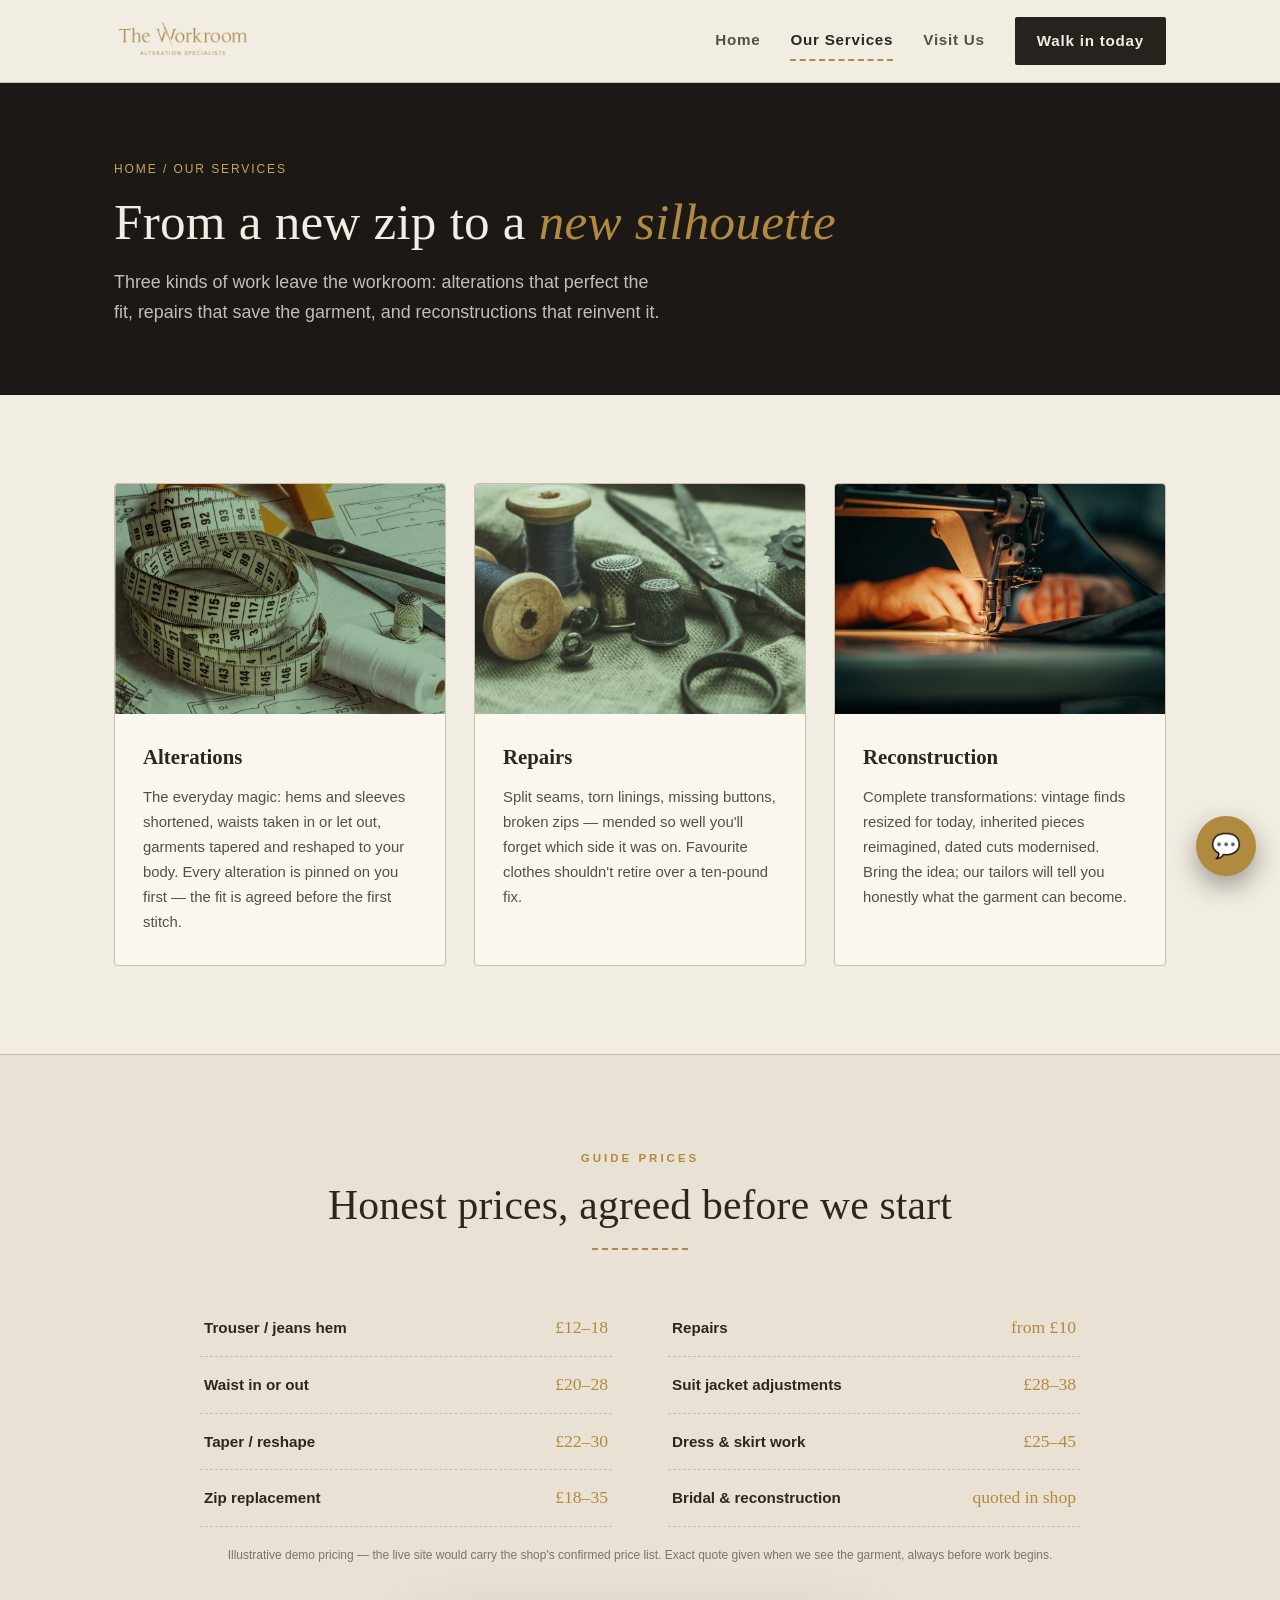
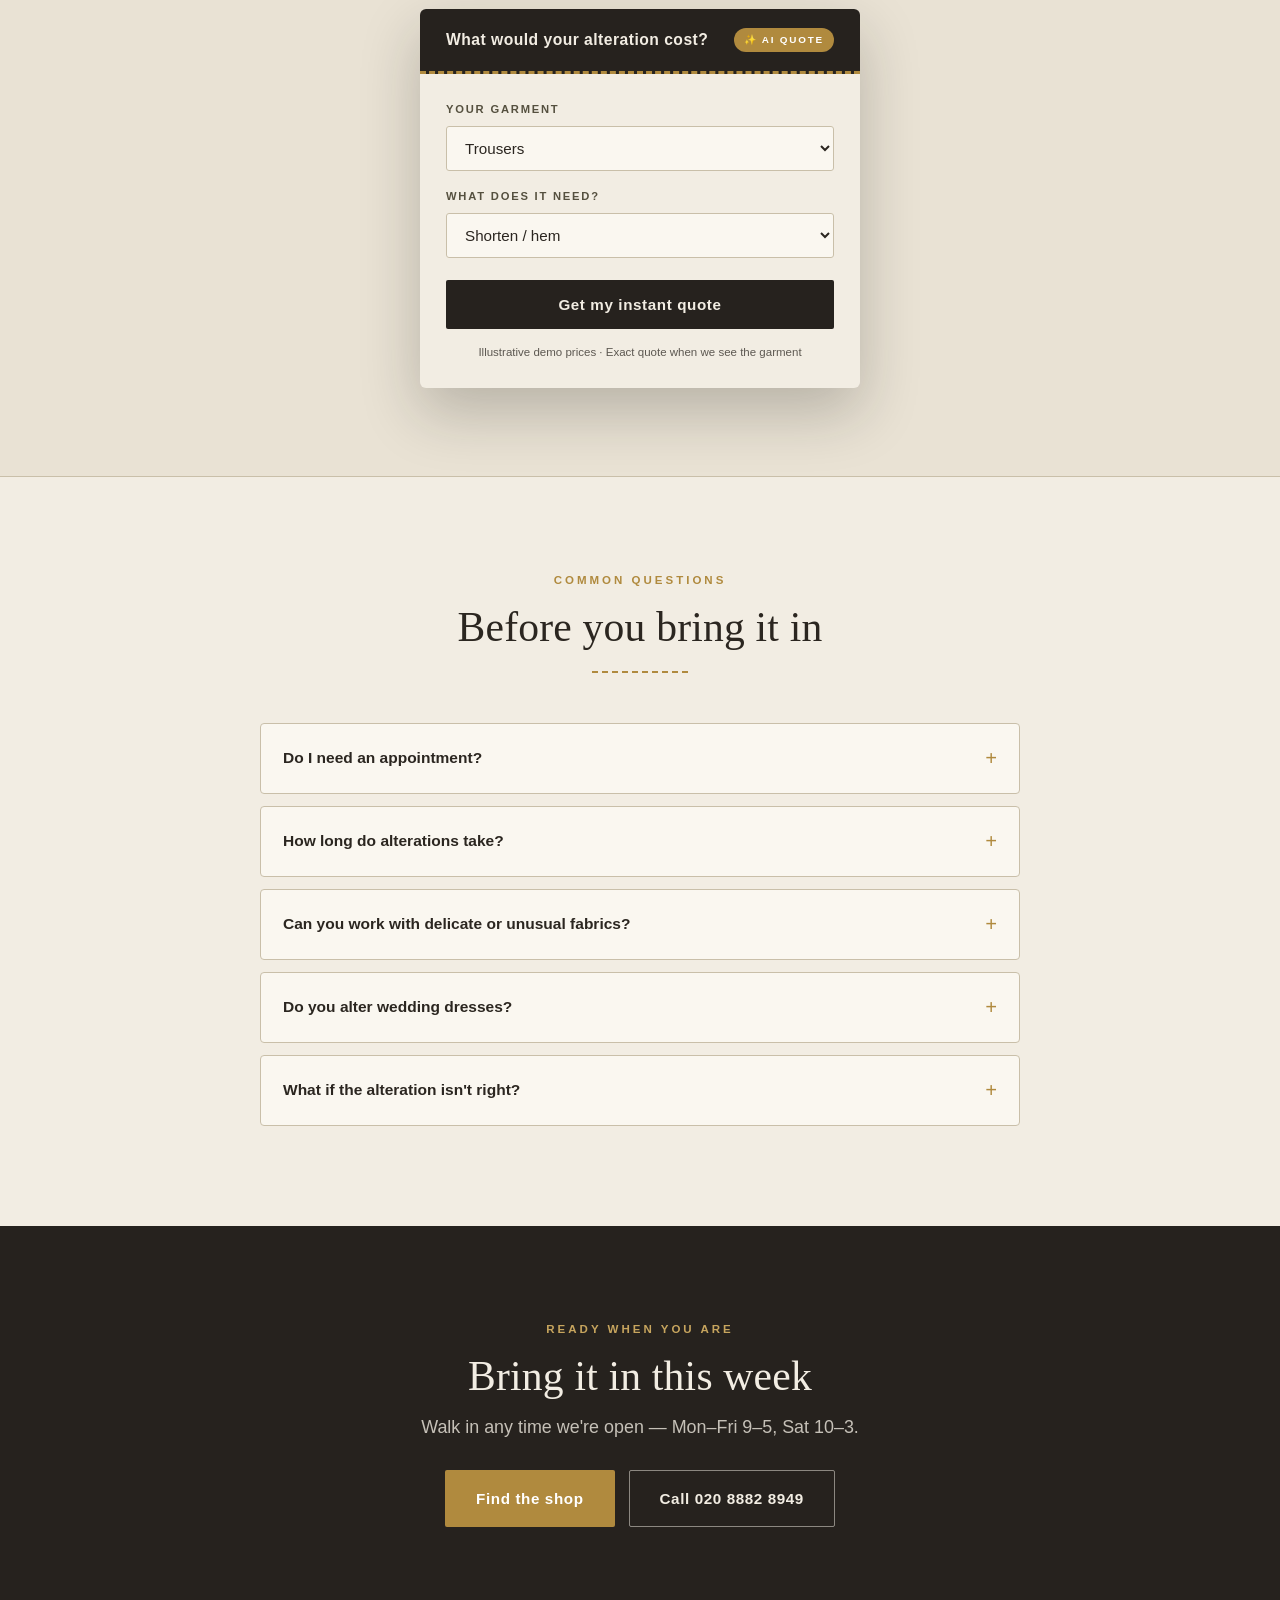
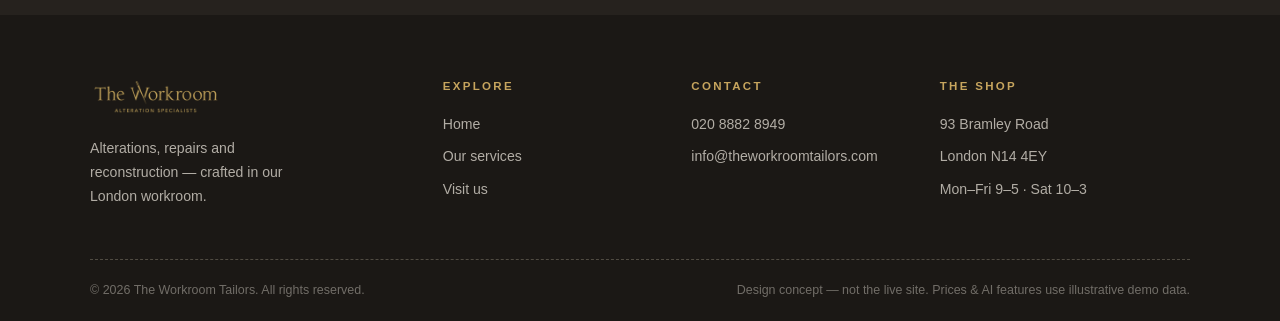
==== our-services.html @ c44c6825 "Workroom Tailors pitch mockup Co-Authored-By: Claude Fable 5 <noreply@anthropic.com> Claude-Session:" ====
<!DOCTYPE html>
<html lang="en-GB">
<head>
<meta charset="UTF-8">
<meta name="viewport" content="width=device-width, initial-scale=1.0">
<title>Our Services — The Workroom Tailors</title>
<meta name="description" content="Alterations, repairs and reconstruction at The Workroom Tailors, London N14 — with illustrative pricing and turnaround times.">
<link rel="icon" href="assets/logo.png">
<link rel="stylesheet" href="css/style.css">
</head>
<body>

<header class="site-header">
  <div class="wrap header-in">
    <a class="brand" href="index.html">
      <img src="assets/logo.png" alt="The Workroom — Alteration Specialists">
    </a>
    <nav class="main-nav" id="nav" aria-label="Main navigation">
      <a href="index.html">Home</a>
      <a href="our-services.html" class="active">Our Services</a>
      <a href="visit-us.html">Visit Us</a>
      <a href="visit-us.html" class="nav-cta">Walk in today</a>
    </nav>
    <button class="nav-toggle" aria-label="Menu" aria-expanded="false">☰</button>
  </div>
</header>

<section class="page-hero on-dark" style="--hero-img: url('assets/counter-scissors.jpg');">
  <div class="wrap">
    <div class="crumb"><a href="index.html">Home</a> / Our Services</div>
    <h1>From a new zip to a <span class="brass-i">new silhouette</span></h1>
    <p class="lede">Three kinds of work leave the workroom: alterations that perfect the fit, repairs that save the garment, and reconstructions that reinvent it.</p>
  </div>
</section>

<section class="section">
  <div class="wrap">
    <div class="grid-3">
      <div class="card photo-card reveal">
        <img src="assets/tools-tape.jpg" alt="Tape measure and tailor's tools on a pattern" loading="lazy">
        <div class="pc-body">
          <h3>Alterations</h3>
          <p>The everyday magic: hems and sleeves shortened, waists taken in or let out, garments tapered and reshaped to your body. Every alteration is pinned on you first — the fit is agreed before the first stitch.</p>
        </div>
      </div>
      <div class="card photo-card reveal">
        <img src="assets/vintage-tools.jpg" alt="Thread, thimbles and tailor's shears" loading="lazy">
        <div class="pc-body">
          <h3>Repairs</h3>
          <p>Split seams, torn linings, missing buttons, broken zips — mended so well you'll forget which side it was on. Favourite clothes shouldn't retire over a ten-pound fix.</p>
        </div>
      </div>
      <div class="card photo-card reveal">
        <img src="assets/sewing-machine.jpg" alt="Tailor at work on an industrial sewing machine" loading="lazy">
        <div class="pc-body">
          <h3>Reconstruction</h3>
          <p>Complete transformations: vintage finds resized for today, inherited pieces reimagined, dated cuts modernised. Bring the idea; our tailors will tell you honestly what the garment can become.</p>
        </div>
      </div>
    </div>
  </div>
</section>

<section class="section deep-linen">
  <div class="wrap">
    <div class="section-head center reveal">
      <span class="eyebrow">Guide prices</span>
      <h2>Honest prices, agreed before we start</h2>
      <div class="stitch-rule"></div>
    </div>
    <div class="price-cols reveal">
      <ul class="price-list">
        <li><b>Trouser / jeans hem</b><span class="p-amount">£12–18</span></li>
        <li><b>Waist in or out</b><span class="p-amount">£20–28</span></li>
        <li><b>Taper / reshape</b><span class="p-amount">£22–30</span></li>
        <li><b>Zip replacement</b><span class="p-amount">£18–35</span></li>
      </ul>
      <ul class="price-list">
        <li><b>Repairs</b><span class="p-amount">from £10</span></li>
        <li><b>Suit jacket adjustments</b><span class="p-amount">£28–38</span></li>
        <li><b>Dress &amp; skirt work</b><span class="p-amount">£25–45</span></li>
        <li><b>Bridal &amp; reconstruction</b><span class="p-amount">quoted in shop</span></li>
      </ul>
    </div>
    <p class="price-note">Illustrative demo pricing — the live site would carry the shop's confirmed price list. Exact quote given when we see the garment, always before work begins.</p>
    <div style="max-width: 440px; margin: 44px auto 0;" class="reveal">
      <div class="est-card" data-estimator>
        <div class="est-top">
          <h3>What would your alteration cost?</h3>
          <span class="est-badge">✨ AI Quote</span>
        </div>
        <div class="est-body"></div>
      </div>
    </div>
  </div>
</section>

<section class="section">
  <div class="wrap">
    <div class="section-head center reveal">
      <span class="eyebrow">Common questions</span>
      <h2>Before you bring it in</h2>
      <div class="stitch-rule"></div>
    </div>
    <div class="faq reveal">
      <details>
        <summary>Do I need an appointment?</summary>
        <div class="faq-a">No — never. Walk in with your garment during opening hours and a tailor will see you. If it's a fitting, wear the garment or bring the shoes you'll wear with it.</div>
      </details>
      <details>
        <summary>How long do alterations take?</summary>
        <div class="faq-a">Most everyday work is ready in 2–4 days, and repairs often sooner. Up against a deadline? Tell us when you drop off — urgent turnarounds are often possible.</div>
      </details>
      <details>
        <summary>Can you work with delicate or unusual fabrics?</summary>
        <div class="faq-a">Silks, beading, leather, knits — the tailors will assess the piece in front of you and tell you honestly what can and can't be done. Nothing is attempted that risks the garment.</div>
      </details>
      <details>
        <summary>Do you alter wedding dresses?</summary>
        <div class="faq-a">Yes — bridal is fitted in our private fitting room and always planned as a consultation first, so the timeline works back safely from your date.</div>
      </details>
      <details>
        <summary>What if the alteration isn't right?</summary>
        <div class="faq-a">You try everything on at collection, in the fitting room, in front of a mirror. If anything needs a tweak, it's adjusted — the job isn't finished until the fit is.</div>
      </details>
    </div>
  </div>
</section>

<section class="section dark on-dark">
  <div class="wrap cta-final reveal">
    <span class="eyebrow">Ready when you are</span>
    <h2>Bring it in this week</h2>
    <p class="lede">Walk in any time we're open — Mon–Fri 9–5, Sat 10–3.</p>
    <div class="cta-buttons">
      <a href="visit-us.html" class="btn btn-brass">Find the shop</a>
      <a href="tel:02088828949" class="btn btn-outline">Call 020 8882 8949</a>
    </div>
  </div>
</section>

<footer class="site-footer">
  <div class="wrap footer-in">
    <div class="footer-brand">
      <img src="assets/logo.png" alt="The Workroom — Alteration Specialists">
      <p>Alterations, repairs and reconstruction — crafted in our London workroom.</p>
    </div>
    <div>
      <h4>Explore</h4>
      <ul>
        <li><a href="index.html">Home</a></li>
        <li><a href="our-services.html">Our services</a></li>
        <li><a href="visit-us.html">Visit us</a></li>
      </ul>
    </div>
    <div>
      <h4>Contact</h4>
      <ul>
        <li><a href="tel:02088828949">020 8882 8949</a></li>
        <li><a href="mailto:info@theworkroomtailors.com">info@theworkroomtailors.com</a></li>
      </ul>
    </div>
    <div>
      <h4>The shop</h4>
      <ul>
        <li>93 Bramley Road</li>
        <li>London N14 4EY</li>
        <li>Mon–Fri 9–5 · Sat 10–3</li>
      </ul>
    </div>
  </div>
  <div class="wrap footer-legal">
    <span>© 2026 The Workroom Tailors. All rights reserved.</span>
    <span>Design concept — not the live site. Prices &amp; AI features use illustrative demo data.</span>
  </div>
</footer>

<script src="js/main.js"></script>
<script src="js/estimator.js"></script>
<script src="js/chat.js"></script>
</body>
</html>
---- css/style.css ----
/* The Workroom Tailors — full-site pitch mockup
   Carries the approved single-page mockup's identity: dark cloth, linen,
   chalk-blue and brass with the stitch motif. No webfonts — demos offline. */

:root {
  --cloth: #26221E;
  --cloth-deep: #1B1815;
  --linen: #F2EDE3;
  --linen-deep: #E9E2D4;
  --chalk: #8FB6D4;
  --brass: #B08A3E;
  --brass-soft: #C7A55E;
  --ink: #2B2620;
  --body-c: #55503F;
  --stitch: #C9BFA9;
  --shadow: 0 12px 32px rgba(27, 24, 21, 0.14);
  --shadow-lg: 0 24px 60px rgba(27, 24, 21, 0.24);
  --serif: Didot, "Bodoni 72", "Playfair Display", Georgia, serif;
  --sans: Optima, Candara, "Gill Sans", "Segoe UI", sans-serif;
}

* { margin: 0; padding: 0; box-sizing: border-box; }

html { scroll-behavior: smooth; }

body {
  font-family: var(--sans);
  color: var(--body-c);
  background: var(--linen);
  line-height: 1.68;
  font-size: 16.5px;
  -webkit-font-smoothing: antialiased;
}

img { max-width: 100%; display: block; }

a { color: inherit; }

:focus-visible { outline: 3px solid var(--chalk); outline-offset: 3px; }

.wrap { max-width: 1100px; margin: 0 auto; padding: 0 24px; }

/* ---------- Typography ---------- */

h1, h2, h3.display {
  font-family: var(--serif);
  font-weight: 500;
  color: var(--ink);
  line-height: 1.12;
  letter-spacing: 0.2px;
}

h1 { font-size: clamp(2.4rem, 5.2vw, 4rem); }
h2 { font-size: clamp(1.8rem, 3.4vw, 2.6rem); }

.eyebrow {
  display: inline-block;
  font-size: 0.72rem;
  font-weight: 600;
  letter-spacing: 0.26em;
  text-transform: uppercase;
  color: var(--brass);
  margin-bottom: 14px;
}

.lede { font-size: 1.12rem; max-width: 56ch; }

.brass-i { font-style: italic; color: var(--brass); }

.on-dark h1, .on-dark h2 { color: var(--linen); }
.on-dark .lede { color: rgba(242, 237, 227, 0.78); }
.on-dark .eyebrow { color: var(--brass-soft); }

/* ---------- Stitch motif ---------- */

.stitch-rule {
  height: 0;
  width: 96px;
  border-top: 2px dashed var(--brass);
  margin: 20px 0 0;
}

.center .stitch-rule { margin-left: auto; margin-right: auto; }

/* ---------- Buttons ---------- */

.btn {
  display: inline-block;
  font-family: var(--sans);
  font-weight: 600;
  font-size: 0.95rem;
  letter-spacing: 0.04em;
  padding: 15px 30px;
  border-radius: 2px;
  border: 1px solid transparent;
  text-decoration: none;
  cursor: pointer;
  transition: transform 0.18s ease, box-shadow 0.18s ease, background 0.18s ease;
}

.btn:hover { transform: translateY(-1px); }

.btn-brass { background: var(--brass); color: #fff; }
.btn-brass:hover { background: #9a7735; box-shadow: 0 8px 22px rgba(176, 138, 62, 0.4); }

.btn-cloth { background: var(--cloth); color: var(--linen); }
.btn-cloth:hover { box-shadow: 0 8px 22px rgba(27, 24, 21, 0.35); }

.btn-outline { background: transparent; color: var(--ink); border-color: var(--ink); }
.btn-outline:hover { background: rgba(43, 38, 32, 0.06); }

.on-dark .btn-outline { color: var(--linen); border-color: rgba(242, 237, 227, 0.5); }
.on-dark .btn-outline:hover { border-color: var(--linen); background: rgba(242, 237, 227, 0.08); }

/* ---------- Header ---------- */

.site-header {
  position: sticky;
  top: 0;
  z-index: 90;
  background: rgba(242, 237, 227, 0.96);
  backdrop-filter: blur(10px);
  border-bottom: 1px solid var(--stitch);
}

.header-in {
  display: flex;
  align-items: center;
  justify-content: space-between;
  gap: 20px;
  height: 82px;
}

.brand { display: flex; align-items: center; text-decoration: none; }

.brand img { height: 46px; width: auto; }

.main-nav { display: flex; align-items: center; gap: 30px; }

.main-nav a {
  text-decoration: none;
  font-size: 0.95rem;
  font-weight: 600;
  letter-spacing: 0.05em;
  color: var(--body-c);
  padding: 6px 0;
  border-bottom: 2px dashed transparent;
  transition: color 0.15s ease, border-color 0.15s ease;
}

.main-nav a:hover { color: var(--ink); }

.main-nav a.active { color: var(--ink); border-bottom-color: var(--brass); }

.main-nav a.nav-cta {
  padding: 11px 22px;
  border-bottom: none;
  border-radius: 2px;
  background: var(--cloth);
  color: var(--linen);
}

.main-nav a.nav-cta:hover { background: var(--cloth-deep); color: #fff; }

.nav-toggle {
  display: none;
  background: none;
  border: 1px solid var(--stitch);
  border-radius: 3px;
  padding: 8px 10px;
  font-size: 1.1rem;
  cursor: pointer;
  color: var(--ink);
}

/* ---------- Hero (dark, photo) ---------- */

.hero {
  position: relative;
  background: var(--cloth-deep);
  color: var(--linen);
  overflow: hidden;
}

.hero::before {
  content: "";
  position: absolute;
  inset: 0;
  background-image: var(--hero-img, none);
  background-size: cover;
  background-position: center;
  opacity: 0.42;
}

.hero::after {
  content: "";
  position: absolute;
  inset: 0;
  background: linear-gradient(100deg, rgba(27, 24, 21, 0.92) 25%, rgba(27, 24, 21, 0.45) 100%);
}

.hero-in {
  position: relative;
  z-index: 2;
  display: grid;
  grid-template-columns: 1.1fr 0.9fr;
  gap: 56px;
  align-items: center;
  padding: 92px 0 100px;
}

.hero-in.hero-solo { grid-template-columns: 1fr; max-width: 720px; }

.hero .lede { margin: 22px 0 30px; }

.hero-points { list-style: none; display: flex; flex-wrap: wrap; gap: 10px 26px; margin-top: 26px; }

.hero-points li {
  font-size: 0.9rem;
  color: rgba(242, 237, 227, 0.8);
  display: flex;
  align-items: center;
  gap: 8px;
}

.hero-points .tick { color: var(--brass-soft); font-weight: 700; }

.hero-rule {
  position: relative;
  z-index: 2;
  height: 0;
  border-top: 3px dashed var(--brass);
  opacity: 0.9;
}

/* ---------- Page hero (inner) ---------- */

.page-hero {
  position: relative;
  background: var(--cloth-deep);
  color: var(--linen);
  padding: 76px 0 68px;
  overflow: hidden;
}

.page-hero::before {
  content: "";
  position: absolute;
  inset: 0;
  background-image: var(--hero-img, none);
  background-size: cover;
  background-position: center 60%;
  opacity: 0.34;
}

.page-hero::after {
  content: "";
  position: absolute;
  inset: 0;
  background: linear-gradient(100deg, rgba(27, 24, 21, 0.93) 30%, rgba(27, 24, 21, 0.5) 100%);
}

.page-hero .wrap { position: relative; z-index: 2; }

.page-hero h1 { font-size: clamp(2.1rem, 4.2vw, 3.2rem); }
.page-hero .lede { margin-top: 16px; }

.page-hero .crumb {
  font-size: 0.75rem;
  letter-spacing: 0.16em;
  text-transform: uppercase;
  color: var(--brass-soft);
  margin-bottom: 14px;
}
.page-hero .crumb a { color: var(--brass-soft); text-decoration: none; }
.page-hero .crumb a:hover { text-decoration: underline; }

/* ---------- Estimator card (signature) ---------- */

.est-card {
  background: var(--linen);
  color: var(--ink);
  border-radius: 6px;
  box-shadow: var(--shadow-lg);
  overflow: hidden;
}

.est-top {
  background: var(--cloth);
  color: var(--linen);
  padding: 18px 26px;
  display: flex;
  align-items: center;
  justify-content: space-between;
  gap: 12px;
  border-bottom: 3px dashed var(--brass);
}

.est-top h3 { font-family: var(--sans); font-size: 0.98rem; font-weight: 600; letter-spacing: 0.03em; }

.est-badge {
  font-size: 0.62rem;
  font-weight: 700;
  letter-spacing: 0.18em;
  text-transform: uppercase;
  background: var(--brass);
  color: #fff;
  padding: 4px 10px;
  border-radius: 999px;
  white-space: nowrap;
}

.est-body { padding: 26px; }

.est-field { margin-bottom: 16px; }

.est-field label,
.form-field label {
  display: block;
  font-size: 0.7rem;
  font-weight: 700;
  letter-spacing: 0.16em;
  text-transform: uppercase;
  color: var(--body-c);
  margin-bottom: 7px;
}

.est-field select,
.form-field input,
.form-field select,
.form-field textarea {
  width: 100%;
  padding: 12px 14px;
  font-family: var(--sans);
  font-size: 0.95rem;
  color: var(--ink);
  background: #faf7f0;
  border: 1px solid var(--stitch);
  border-radius: 3px;
}

.est-field select:focus,
.form-field input:focus,
.form-field select:focus,
.form-field textarea:focus {
  border-color: var(--brass);
  outline: none;
  box-shadow: 0 0 0 3px rgba(176, 138, 62, 0.18);
}

.est-submit { width: 100%; margin-top: 6px; }

.est-note { margin-top: 14px; font-size: 0.72rem; text-align: center; opacity: 0.75; }

.est-loading { text-align: center; padding: 34px 10px; }

.est-loading .scan {
  width: 54px; height: 54px;
  margin: 0 auto 18px;
  border-radius: 50%;
  border: 3px dashed var(--brass);
  animation: spin 1.4s linear infinite;
}

@keyframes spin { to { transform: rotate(360deg); } }

.est-loading p { font-size: 0.9rem; }

.est-result { text-align: center; }

.est-result .r-label {
  font-size: 0.7rem; font-weight: 700;
  letter-spacing: 0.18em; text-transform: uppercase;
  color: var(--body-c);
}

.est-figure {
  font-family: var(--serif);
  font-weight: 600;
  font-size: 2.3rem;
  color: var(--ink);
  margin: 8px 0 2px;
  font-variant-numeric: tabular-nums;
}

.est-turn { font-size: 0.9rem; color: var(--brass); font-weight: 600; }

.est-meta {
  display: flex;
  justify-content: center;
  gap: 22px;
  margin: 18px 0;
  padding: 14px 0;
  border-top: 1px dashed var(--stitch);
  border-bottom: 1px dashed var(--stitch);
}

.est-meta div { font-size: 0.72rem; letter-spacing: 0.03em; }

.est-meta b { display: block; font-size: 0.95rem; color: var(--ink); }

.est-actions { display: flex; flex-direction: column; gap: 10px; }

.est-back {
  background: none; border: none;
  font-family: var(--sans);
  font-size: 0.82rem;
  color: var(--body-c);
  cursor: pointer;
  text-decoration: underline;
}

/* ---------- Sections ---------- */

.section { padding: 88px 0; }

.section.deep-linen { background: var(--linen-deep); border-top: 1px solid var(--stitch); border-bottom: 1px solid var(--stitch); }

.section.dark { background: var(--cloth); color: rgba(242, 237, 227, 0.8); }
.section.dark h2, .section.dark h3 { color: var(--linen); }

.section-head { max-width: 640px; margin-bottom: 50px; }

.section-head.center { margin-left: auto; margin-right: auto; text-align: center; }

.section-head h2 { margin-bottom: 12px; }

/* ---------- Cards / grids ---------- */

.grid-2 { display: grid; grid-template-columns: 1fr 1fr; gap: 28px; }
.grid-3 { display: grid; grid-template-columns: repeat(3, 1fr); gap: 28px; }

.card {
  background: #faf7f0;
  border: 1px solid var(--stitch);
  border-radius: 4px;
  padding: 34px 30px;
  transition: transform 0.2s ease, box-shadow 0.2s ease;
}

.card:hover { transform: translateY(-4px); box-shadow: var(--shadow); }

.card h3 { font-family: var(--serif); font-size: 1.3rem; color: var(--ink); margin-bottom: 10px; }

.card p { font-size: 0.93rem; }

.card .num {
  font-family: var(--serif);
  font-style: italic;
  font-size: 1.9rem;
  color: var(--brass);
  line-height: 1;
  margin-bottom: 14px;
}

/* photo cards */
.photo-card { padding: 0; overflow: hidden; background: #faf7f0; }
.photo-card img { height: 230px; width: 100%; object-fit: cover; }
.photo-card .pc-body { padding: 26px 28px 30px; }

/* ---------- Band (image + text) ---------- */

.band-in {
  display: grid;
  grid-template-columns: 1.05fr 0.95fr;
  gap: 56px;
  align-items: center;
}

.band-in img { border-radius: 4px; box-shadow: var(--shadow-lg); }

/* ---------- Price list ---------- */

.price-cols { display: grid; grid-template-columns: 1fr 1fr; gap: 0 56px; max-width: 880px; margin: 0 auto; }

.price-list { list-style: none; }

.price-list li {
  display: flex;
  justify-content: space-between;
  align-items: baseline;
  gap: 14px;
  padding: 13px 4px;
  border-bottom: 1px dashed var(--stitch);
  font-size: 0.95rem;
}

.price-list li b { color: var(--ink); font-weight: 600; }

.price-list .p-amount { font-family: var(--serif); font-size: 1.1rem; color: var(--brass); white-space: nowrap; }

.price-note { font-size: 0.75rem; text-align: center; margin-top: 18px; opacity: 0.75; }

/* ---------- Steps ---------- */

.steps { display: grid; grid-template-columns: repeat(3, 1fr); gap: 28px; }

.step {
  background: #faf7f0;
  border: 1px solid var(--stitch);
  border-top: 3px dashed var(--brass);
  border-radius: 4px;
  padding: 34px 30px;
}

.step h3 { font-family: var(--serif); font-size: 1.2rem; color: var(--ink); margin-bottom: 8px; }
.step p { font-size: 0.92rem; }

/* ---------- FAQ ---------- */

.faq { max-width: 760px; margin: 0 auto; }

.faq details {
  background: #faf7f0;
  border: 1px solid var(--stitch);
  border-radius: 4px;
  margin-bottom: 12px;
  overflow: hidden;
}

.faq summary {
  padding: 17px 22px;
  font-weight: 600;
  font-size: 0.97rem;
  color: var(--ink);
  cursor: pointer;
  list-style: none;
  display: flex;
  justify-content: space-between;
  align-items: center;
  gap: 14px;
}

.faq summary::-webkit-details-marker { display: none; }

.faq summary::after { content: "+"; font-family: var(--serif); font-size: 1.3rem; color: var(--brass); flex-shrink: 0; }

.faq details[open] summary::after { content: "–"; }

.faq details[open] summary { border-bottom: 1px dashed var(--stitch); }

.faq .faq-a { padding: 15px 22px 19px; font-size: 0.92rem; }

/* ---------- Forms ---------- */

.form-card {
  background: #faf7f0;
  border: 1px solid var(--stitch);
  border-radius: 6px;
  padding: 36px;
  box-shadow: var(--shadow);
}

.form-field { margin-bottom: 18px; }

.form-row { display: grid; grid-template-columns: 1fr 1fr; gap: 16px; }

.form-field textarea { min-height: 110px; resize: vertical; }

.form-success {
  display: none;
  background: var(--linen-deep);
  border: 1px dashed var(--brass);
  border-radius: 4px;
  padding: 16px 20px;
  font-size: 0.92rem;
  color: var(--ink);
  margin-top: 16px;
}

/* ---------- Info / visit ---------- */

.info-list { list-style: none; }

.info-list li { display: flex; gap: 16px; margin-bottom: 22px; align-items: flex-start; }

.info-list .icon {
  width: 44px; height: 44px; flex-shrink: 0;
  border-radius: 3px;
  background: var(--cloth);
  color: var(--brass-soft);
  display: flex; align-items: center; justify-content: center;
  font-size: 1.1rem;
}

.info-list b { display: block; font-size: 0.95rem; color: var(--ink); }

.info-list span, .info-list a { font-size: 0.9rem; }

.hours-table { list-style: none; max-width: 380px; }

.hours-table li {
  display: flex;
  justify-content: space-between;
  padding: 10px 4px;
  border-bottom: 1px dashed var(--stitch);
  font-size: 0.95rem;
}

.hours-table b { color: var(--ink); }

.map-ph {
  height: 300px;
  border-radius: 4px;
  background:
    linear-gradient(rgba(233, 226, 212, 0.88), rgba(233, 226, 212, 0.88)),
    repeating-linear-gradient(0deg, transparent, transparent 26px, rgba(176, 138, 62, 0.3) 27px),
    repeating-linear-gradient(90deg, transparent, transparent 26px, rgba(176, 138, 62, 0.3) 27px);
  border: 1px solid var(--stitch);
  display: flex;
  align-items: center;
  justify-content: center;
  flex-direction: column;
  gap: 6px;
  font-size: 0.88rem;
}

.map-ph .pin { font-size: 1.7rem; }

/* ---------- CTA ---------- */

.cta-final { text-align: center; }
.cta-final h2 { margin-bottom: 12px; }
.cta-final .lede { margin: 0 auto 28px; }
.cta-buttons { display: flex; gap: 14px; justify-content: center; flex-wrap: wrap; }

/* ---------- Footer ---------- */

.site-footer { background: var(--cloth-deep); color: rgba(242, 237, 227, 0.7); }

.footer-in {
  display: grid;
  grid-template-columns: 1.5fr 1fr 1fr 1.2fr;
  gap: 40px;
  padding: 62px 0 48px;
}

.footer-in h4 {
  font-size: 0.72rem;
  font-weight: 700;
  letter-spacing: 0.2em;
  text-transform: uppercase;
  color: var(--brass-soft);
  margin-bottom: 16px;
}

.footer-in ul { list-style: none; }

.footer-in li { margin-bottom: 9px; font-size: 0.88rem; }

.footer-in a { color: rgba(242, 237, 227, 0.7); text-decoration: none; }
.footer-in a:hover { color: var(--linen); }

.footer-brand img { height: 44px; width: auto; margin-bottom: 16px; filter: brightness(1.15); }

.footer-brand p { font-size: 0.88rem; max-width: 30ch; }

.footer-legal {
  border-top: 1px dashed rgba(201, 191, 169, 0.3);
  padding: 20px 0;
  display: flex;
  justify-content: space-between;
  gap: 16px;
  flex-wrap: wrap;
  font-size: 0.78rem;
  color: rgba(242, 237, 227, 0.4);
}

/* ---------- Chat widget ---------- */

.chat-fab {
  position: fixed;
  right: 24px;
  bottom: 24px;
  z-index: 200;
  width: 60px;
  height: 60px;
  border-radius: 50%;
  border: none;
  background: var(--brass);
  color: #fff;
  font-size: 1.5rem;
  cursor: pointer;
  box-shadow: 0 10px 26px rgba(27, 24, 21, 0.4);
  transition: transform 0.18s ease, background 0.18s ease;
  display: flex; align-items: center; justify-content: center;
}

.chat-fab:hover { transform: scale(1.07); background: #9a7735; }

.chat-panel {
  position: fixed;
  right: 24px;
  bottom: 96px;
  z-index: 200;
  width: min(370px, calc(100vw - 32px));
  height: 500px;
  max-height: calc(100vh - 130px);
  background: var(--linen);
  border-radius: 8px;
  box-shadow: var(--shadow-lg);
  display: flex;
  flex-direction: column;
  overflow: hidden;
  opacity: 0;
  transform: translateY(14px) scale(0.98);
  pointer-events: none;
  transition: opacity 0.2s ease, transform 0.2s ease;
}

.chat-panel.open { opacity: 1; transform: none; pointer-events: auto; }

.chat-head {
  background: var(--cloth);
  color: var(--linen);
  padding: 16px 18px;
  display: flex;
  align-items: center;
  gap: 12px;
  border-bottom: 3px dashed var(--brass);
}

.chat-head .avatar {
  width: 38px; height: 38px;
  border-radius: 50%;
  background: var(--brass);
  color: #fff;
  font-family: var(--serif);
  font-weight: 600;
  display: flex; align-items: center; justify-content: center;
}

.chat-head b { font-size: 0.95rem; display: block; line-height: 1.2; }

.chat-head span { font-size: 0.72rem; color: var(--brass-soft); }

.chat-head .chat-close {
  margin-left: auto;
  background: none; border: none;
  color: rgba(242, 237, 227, 0.75);
  font-size: 1.2rem;
  cursor: pointer;
}

.chat-body { flex: 1; overflow-y: auto; padding: 18px 16px; background: #faf7f0; }

.msg { max-width: 84%; margin-bottom: 12px; padding: 11px 14px; border-radius: 10px; font-size: 0.88rem; line-height: 1.5; }

.msg.bot { background: #fff; border: 1px solid var(--stitch); border-bottom-left-radius: 3px; }

.msg.user { background: var(--cloth); color: var(--linen); margin-left: auto; border-bottom-right-radius: 3px; }

.msg.typing span {
  display: inline-block; width: 7px; height: 7px; border-radius: 50%;
  background: var(--brass); margin-right: 3px;
  animation: blink 1.2s infinite;
}
.msg.typing span:nth-child(2) { animation-delay: 0.2s; }
.msg.typing span:nth-child(3) { animation-delay: 0.4s; }

@keyframes blink { 0%, 80%, 100% { opacity: 0.25; } 40% { opacity: 1; } }

.chat-chips { padding: 0 16px 10px; display: flex; flex-wrap: wrap; gap: 8px; background: #faf7f0; }

.chip {
  background: #fff;
  border: 1px solid var(--brass);
  color: var(--brass);
  font-size: 0.76rem;
  font-weight: 600;
  padding: 7px 12px;
  border-radius: 999px;
  cursor: pointer;
  font-family: var(--sans);
  transition: background 0.15s ease;
}

.chip:hover { background: var(--linen-deep); }

.chat-input { display: flex; gap: 8px; padding: 12px 14px; border-top: 1px solid var(--stitch); background: #fff; }

.chat-input input {
  flex: 1;
  border: 1px solid var(--stitch);
  border-radius: 999px;
  padding: 10px 16px;
  font-family: var(--sans);
  font-size: 0.88rem;
}

.chat-input input:focus { outline: none; border-color: var(--brass); }

.chat-input button {
  width: 42px; height: 42px;
  border-radius: 50%;
  border: none;
  background: var(--cloth);
  color: var(--brass-soft);
  font-size: 1rem;
  cursor: pointer;
}

/* ---------- Reveal ---------- */

.reveal { opacity: 0; transform: translateY(22px); transition: opacity 0.6s ease, transform 0.6s ease; }

.reveal.in { opacity: 1; transform: none; }

@media (prefers-reduced-motion: reduce) {
  html { scroll-behavior: auto; }
  .reveal { opacity: 1; transform: none; transition: none; }
  .btn, .card, .chat-fab { transition: none; }
  .est-loading .scan { animation: none; }
}

/* ---------- Responsive ---------- */

@media (max-width: 960px) {
  .hero-in { grid-template-columns: 1fr; gap: 44px; padding: 64px 0 72px; }
  .band-in { grid-template-columns: 1fr; gap: 36px; }
  .grid-3, .steps { grid-template-columns: 1fr; }
  .price-cols { grid-template-columns: 1fr; }
  .footer-in { grid-template-columns: 1fr 1fr; }
}

@media (max-width: 700px) {
  .main-nav {
    position: absolute;
    top: 82px; left: 0; right: 0;
    background: var(--linen);
    border-bottom: 1px solid var(--stitch);
    flex-direction: column;
    align-items: flex-start;
    padding: 18px 24px 24px;
    gap: 16px;
    display: none;
  }
  .main-nav.open { display: flex; }
  .nav-toggle { display: block; }
  .grid-2, .form-row { grid-template-columns: 1fr; }
  .section { padding: 62px 0; }
}
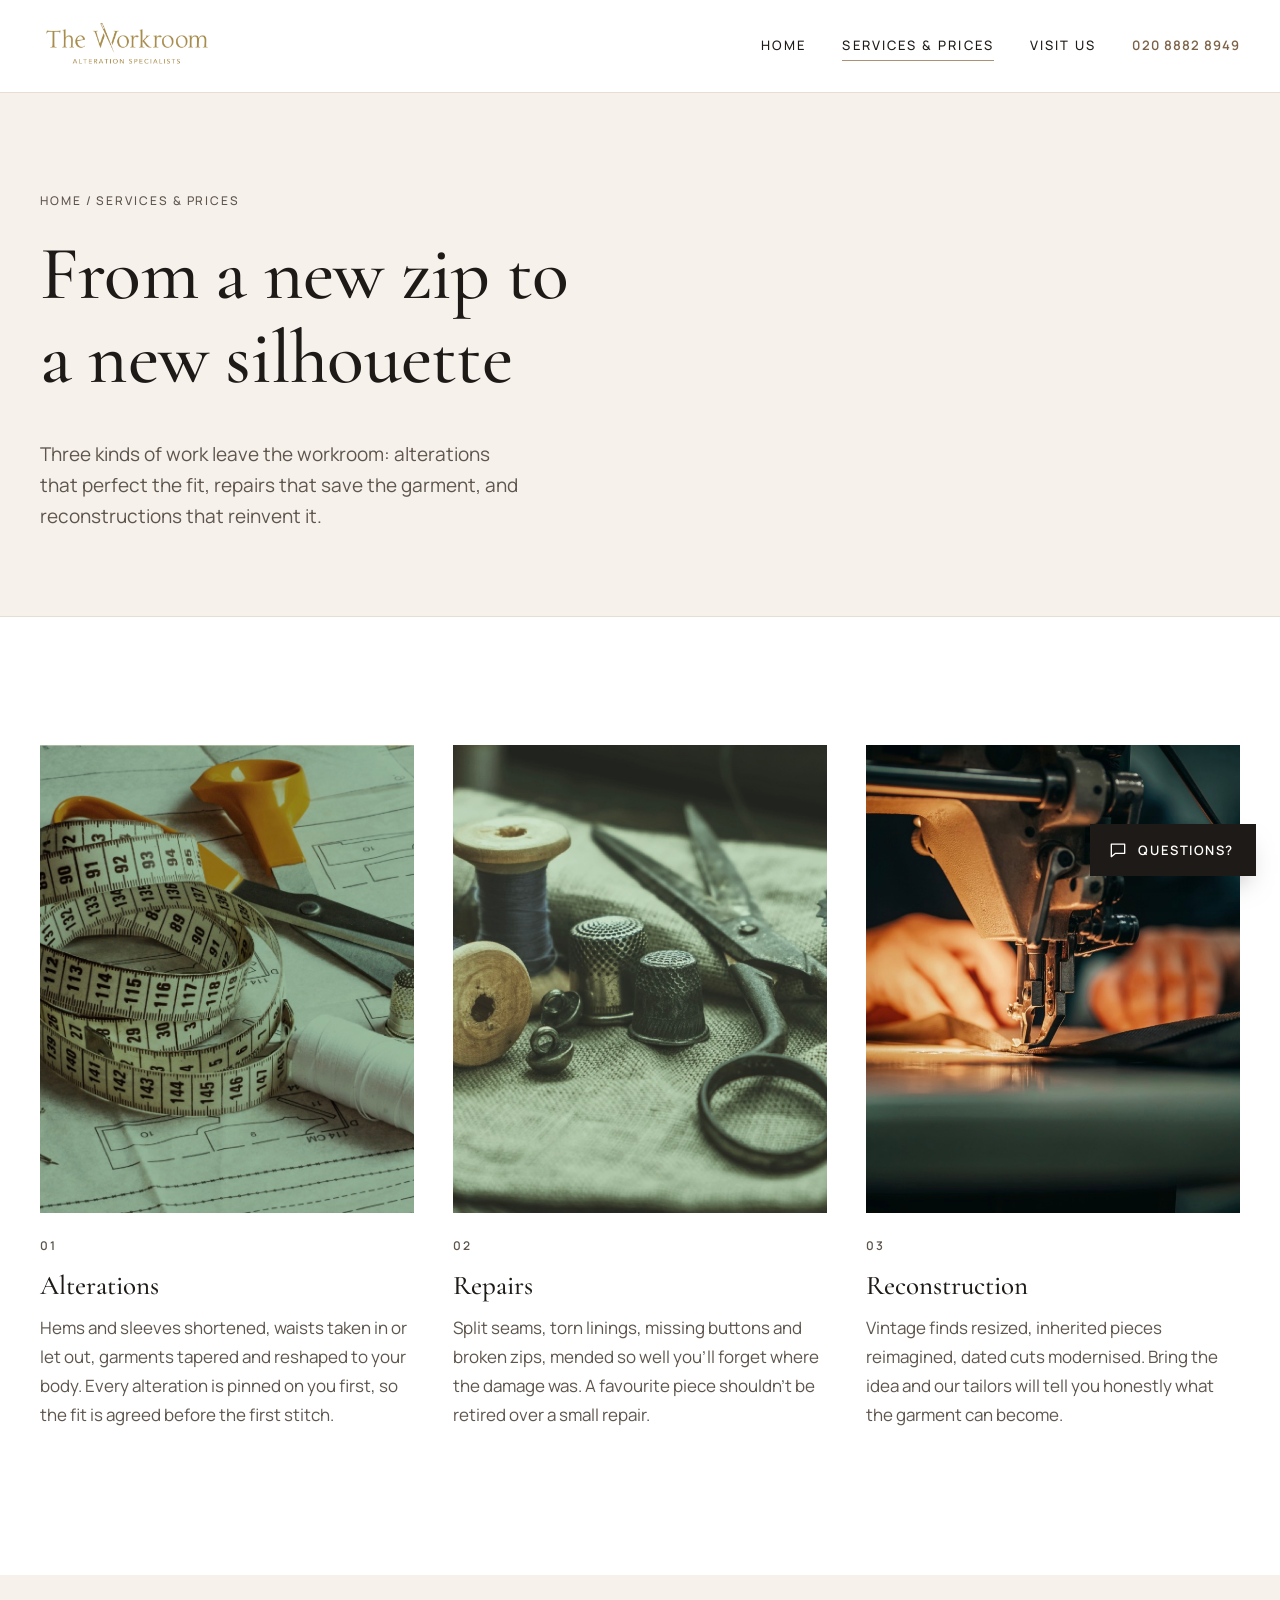
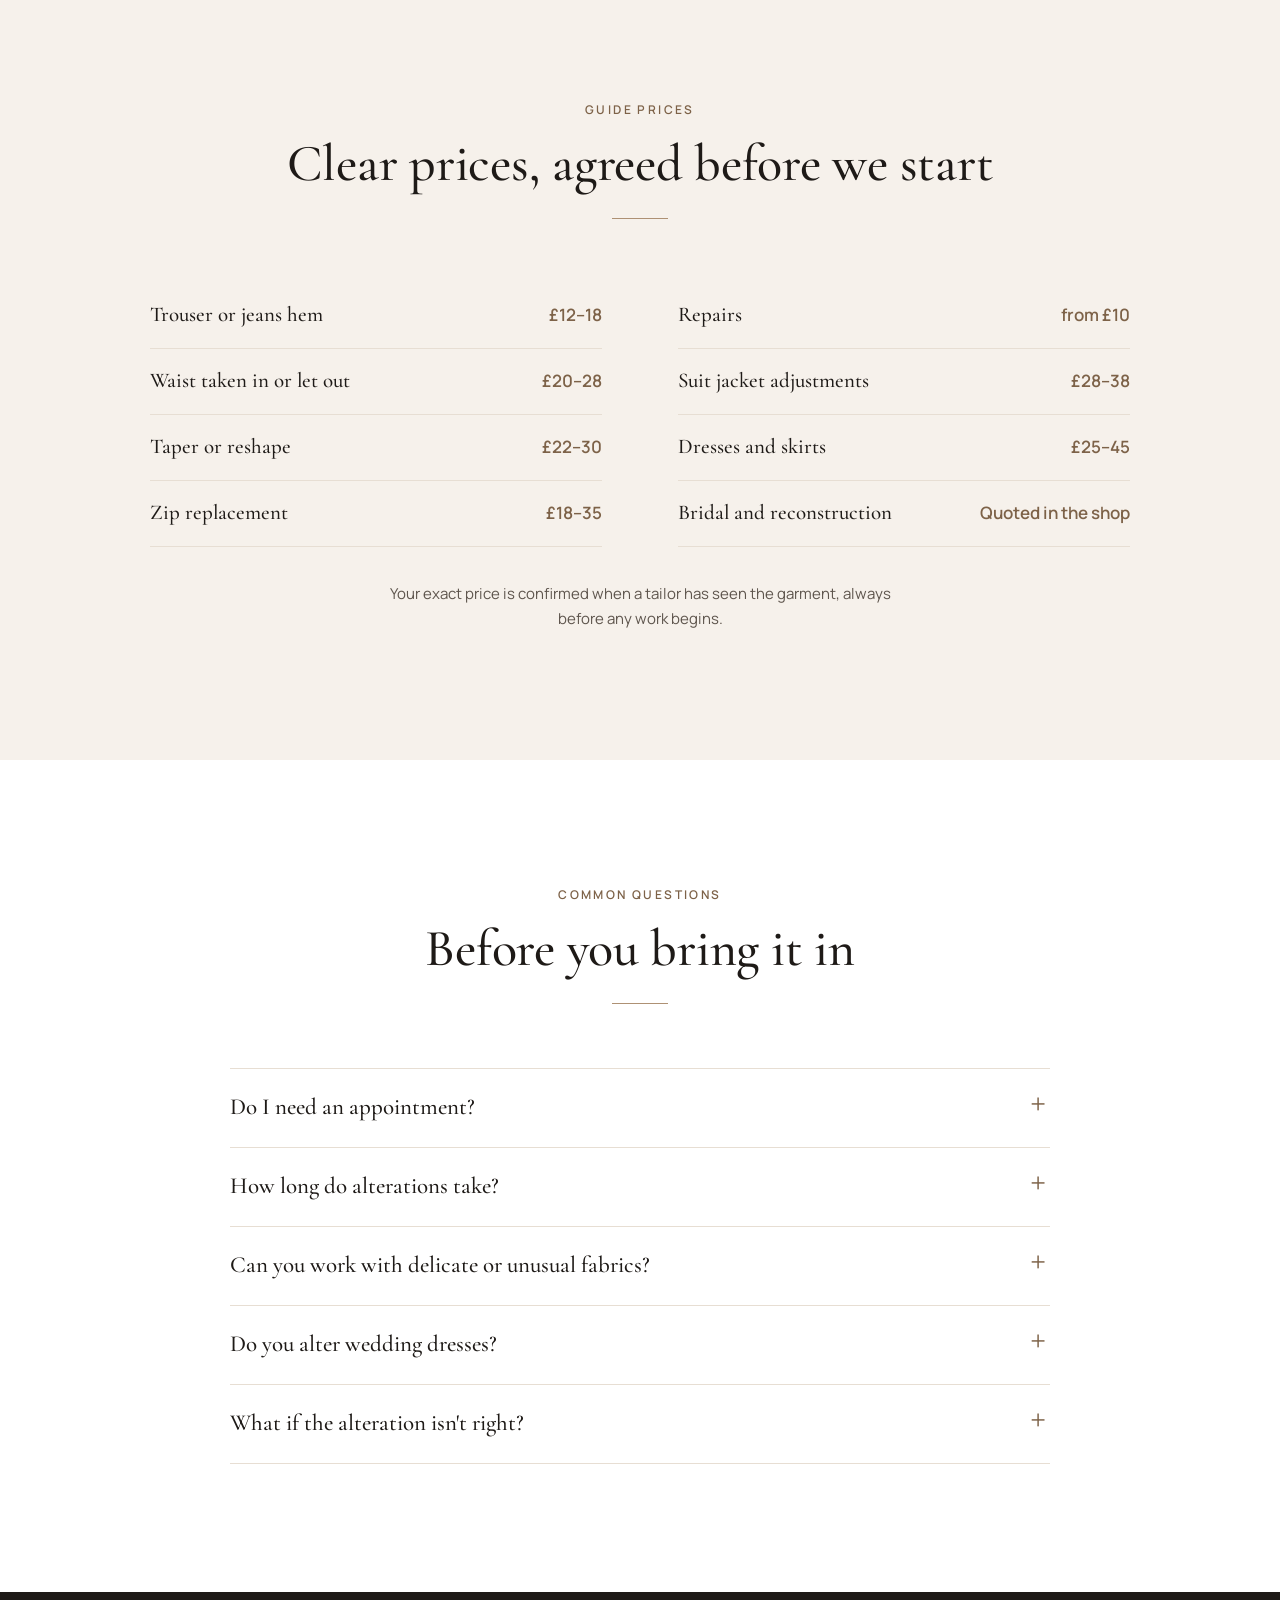
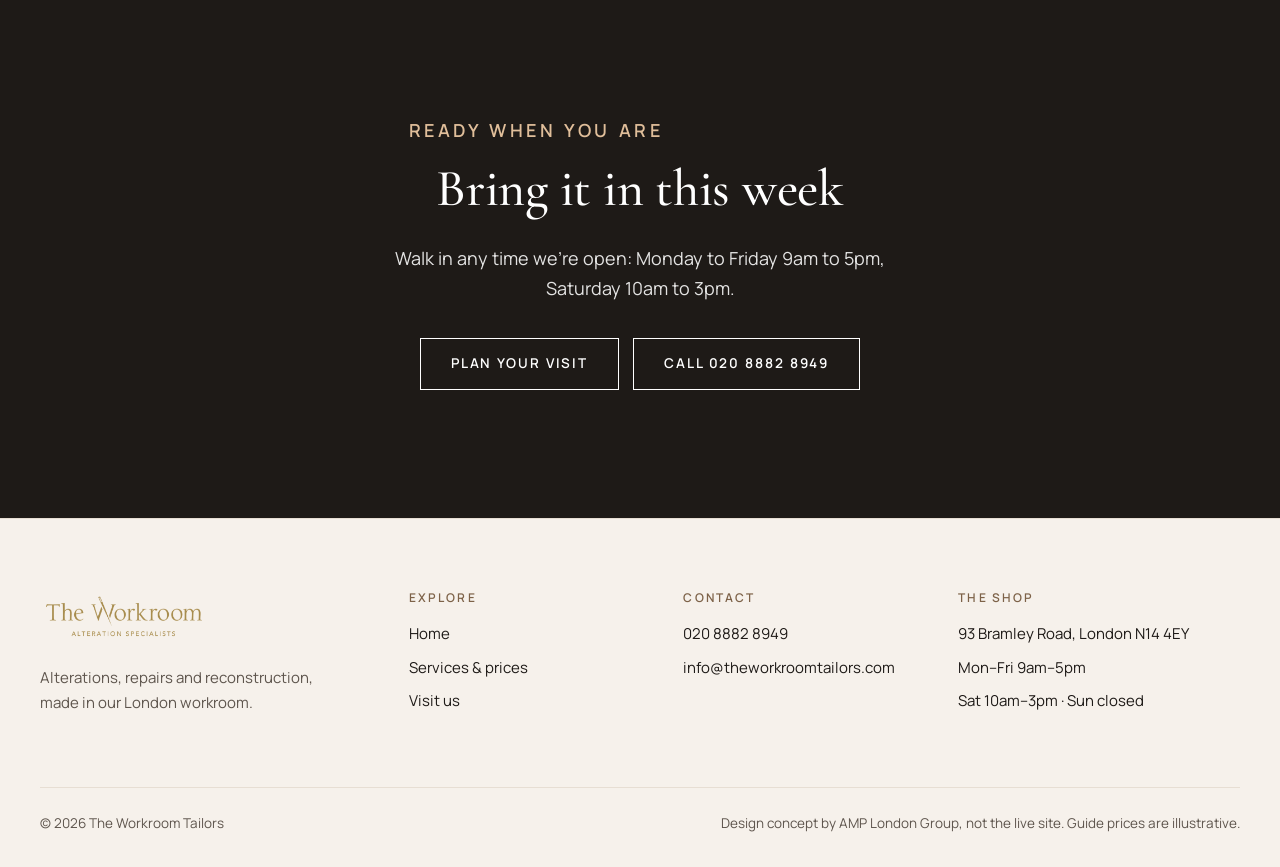
==== commit 6187cbd9: "Workroom Tailors preview: professional redesign, AI quote tool removed Co-Authored-By: Claude Opus 5" ====
--- a/our-services.html
+++ b/our-services.html
@@ -3,153 +3,145 @@
 <head>
 <meta charset="UTF-8">
 <meta name="viewport" content="width=device-width, initial-scale=1.0">
-<title>Our Services — The Workroom Tailors</title>
-<meta name="description" content="Alterations, repairs and reconstruction at The Workroom Tailors, London N14 — with illustrative pricing and turnaround times.">
+<title>Services &amp; Prices | The Workroom Tailors, London N14</title>
+<meta name="description" content="Alterations, repairs and reconstruction with clear guide prices. Hems from £12, repairs from £10. Walk in at 93 Bramley Road, London N14.">
+<meta name="robots" content="noindex, nofollow">
 <link rel="icon" href="assets/logo.png">
+<link rel="preconnect" href="https://fonts.googleapis.com">
+<link rel="preconnect" href="https://fonts.gstatic.com" crossorigin>
+<link href="https://fonts.googleapis.com/css2?family=Cormorant+Garamond:ital,wght@0,500;0,600;1,500&family=Manrope:wght@400;500;600&display=swap" rel="stylesheet">
 <link rel="stylesheet" href="css/style.css">
 </head>
 <body>
 
+<a class="skip" href="#main">Skip to content</a>
+
 <header class="site-header">
   <div class="wrap header-in">
-    <a class="brand" href="index.html">
-      <img src="assets/logo.png" alt="The Workroom — Alteration Specialists">
-    </a>
-    <nav class="main-nav" id="nav" aria-label="Main navigation">
+    <a class="brand" href="index.html"><img src="assets/logo.png" alt="The Workroom, Alteration Specialists" width="600" height="200"></a>
+    <nav class="main-nav" id="nav" aria-label="Main">
       <a href="index.html">Home</a>
-      <a href="our-services.html" class="active">Our Services</a>
-      <a href="visit-us.html">Visit Us</a>
-      <a href="visit-us.html" class="nav-cta">Walk in today</a>
+      <a href="our-services.html" aria-current="page">Services &amp; prices</a>
+      <a href="visit-us.html">Visit us</a>
+      <a href="tel:02088828949" class="nav-phone">020 8882 8949</a>
     </nav>
-    <button class="nav-toggle" aria-label="Menu" aria-expanded="false">☰</button>
+    <button class="nav-toggle" aria-controls="nav" aria-expanded="false"><span class="sr-only">Menu</span><span class="bars" aria-hidden="true"></span></button>
   </div>
 </header>
 
-<section class="page-hero on-dark" style="--hero-img: url('assets/counter-scissors.jpg');">
+<main id="main">
+
+<section class="page-hero">
   <div class="wrap">
-    <div class="crumb"><a href="index.html">Home</a> / Our Services</div>
-    <h1>From a new zip to a <span class="brass-i">new silhouette</span></h1>
+    <div class="crumb"><a href="index.html">Home</a> / Services &amp; prices</div>
+    <h1>From a new zip to a new silhouette</h1>
     <p class="lede">Three kinds of work leave the workroom: alterations that perfect the fit, repairs that save the garment, and reconstructions that reinvent it.</p>
   </div>
 </section>
 
 <section class="section">
-  <div class="wrap">
-    <div class="grid-3">
-      <div class="card photo-card reveal">
-        <img src="assets/tools-tape.jpg" alt="Tape measure and tailor's tools on a pattern" loading="lazy">
-        <div class="pc-body">
-          <h3>Alterations</h3>
-          <p>The everyday magic: hems and sleeves shortened, waists taken in or let out, garments tapered and reshaped to your body. Every alteration is pinned on you first — the fit is agreed before the first stitch.</p>
-        </div>
-      </div>
-      <div class="card photo-card reveal">
-        <img src="assets/vintage-tools.jpg" alt="Thread, thimbles and tailor's shears" loading="lazy">
-        <div class="pc-body">
-          <h3>Repairs</h3>
-          <p>Split seams, torn linings, missing buttons, broken zips — mended so well you'll forget which side it was on. Favourite clothes shouldn't retire over a ten-pound fix.</p>
-        </div>
-      </div>
-      <div class="card photo-card reveal">
-        <img src="assets/sewing-machine.jpg" alt="Tailor at work on an industrial sewing machine" loading="lazy">
-        <div class="pc-body">
-          <h3>Reconstruction</h3>
-          <p>Complete transformations: vintage finds resized for today, inherited pieces reimagined, dated cuts modernised. Bring the idea; our tailors will tell you honestly what the garment can become.</p>
-        </div>
-      </div>
-    </div>
+  <div class="wrap photo-services">
+    <article class="photo-service reveal">
+      <img src="assets/tools-tape.jpg" alt="Tape measure and tailor's tools on a paper pattern" width="1000" height="993" loading="lazy">
+      <p class="label">01</p>
+      <h3>Alterations</h3>
+      <p>Hems and sleeves shortened, waists taken in or let out, garments tapered and reshaped to your body. Every alteration is pinned on you first, so the fit is agreed before the first stitch.</p>
+    </article>
+    <article class="photo-service reveal">
+      <img src="assets/vintage-tools.jpg" alt="Thread, thimbles and tailor's shears on linen" width="900" height="900" loading="lazy">
+      <p class="label">02</p>
+      <h3>Repairs</h3>
+      <p>Split seams, torn linings, missing buttons and broken zips, mended so well you'll forget where the damage was. A favourite piece shouldn't be retired over a small repair.</p>
+    </article>
+    <article class="photo-service reveal">
+      <img src="assets/sewing-machine.jpg" alt="A tailor working at an industrial sewing machine" width="1400" height="919" loading="lazy">
+      <p class="label">03</p>
+      <h3>Reconstruction</h3>
+      <p>Vintage finds resized, inherited pieces reimagined, dated cuts modernised. Bring the idea and our tailors will tell you honestly what the garment can become.</p>
+    </article>
   </div>
 </section>
 
-<section class="section deep-linen">
+<section class="section prices" id="prices">
   <div class="wrap">
     <div class="section-head center reveal">
-      <span class="eyebrow">Guide prices</span>
-      <h2>Honest prices, agreed before we start</h2>
-      <div class="stitch-rule"></div>
+      <p class="label">Guide prices</p>
+      <h2>Clear prices, agreed before we start</h2>
     </div>
-    <div class="price-cols reveal">
-      <ul class="price-list">
-        <li><b>Trouser / jeans hem</b><span class="p-amount">£12–18</span></li>
-        <li><b>Waist in or out</b><span class="p-amount">£20–28</span></li>
-        <li><b>Taper / reshape</b><span class="p-amount">£22–30</span></li>
-        <li><b>Zip replacement</b><span class="p-amount">£18–35</span></li>
-      </ul>
-      <ul class="price-list">
-        <li><b>Repairs</b><span class="p-amount">from £10</span></li>
-        <li><b>Suit jacket adjustments</b><span class="p-amount">£28–38</span></li>
-        <li><b>Dress &amp; skirt work</b><span class="p-amount">£25–45</span></li>
-        <li><b>Bridal &amp; reconstruction</b><span class="p-amount">quoted in shop</span></li>
-      </ul>
+    <div class="price-table reveal">
+      <dl>
+        <div><dt>Trouser or jeans hem</dt><dd>£12–18</dd></div>
+        <div><dt>Waist taken in or let out</dt><dd>£20–28</dd></div>
+        <div><dt>Taper or reshape</dt><dd>£22–30</dd></div>
+        <div><dt>Zip replacement</dt><dd>£18–35</dd></div>
+      </dl>
+      <dl>
+        <div><dt>Repairs</dt><dd>from £10</dd></div>
+        <div><dt>Suit jacket adjustments</dt><dd>£28–38</dd></div>
+        <div><dt>Dresses and skirts</dt><dd>£25–45</dd></div>
+        <div><dt>Bridal and reconstruction</dt><dd>Quoted in the shop</dd></div>
+      </dl>
     </div>
-    <p class="price-note">Illustrative demo pricing — the live site would carry the shop's confirmed price list. Exact quote given when we see the garment, always before work begins.</p>
-    <div style="max-width: 440px; margin: 44px auto 0;" class="reveal">
-      <div class="est-card" data-estimator>
-        <div class="est-top">
-          <h3>What would your alteration cost?</h3>
-          <span class="est-badge">✨ AI Quote</span>
-        </div>
-        <div class="est-body"></div>
-      </div>
-    </div>
+    <p class="price-note reveal">Your exact price is confirmed when a tailor has seen the garment, always before any work begins.</p>
   </div>
 </section>
 
 <section class="section">
   <div class="wrap">
     <div class="section-head center reveal">
-      <span class="eyebrow">Common questions</span>
+      <p class="label">Common questions</p>
       <h2>Before you bring it in</h2>
-      <div class="stitch-rule"></div>
     </div>
     <div class="faq reveal">
       <details>
         <summary>Do I need an appointment?</summary>
-        <div class="faq-a">No — never. Walk in with your garment during opening hours and a tailor will see you. If it's a fitting, wear the garment or bring the shoes you'll wear with it.</div>
+        <div class="faq-a">No. Walk in with your garment during opening hours and a tailor will see you. If it's a fitting, wear the garment or bring the shoes you'll wear with it.</div>
       </details>
       <details>
         <summary>How long do alterations take?</summary>
-        <div class="faq-a">Most everyday work is ready in 2–4 days, and repairs often sooner. Up against a deadline? Tell us when you drop off — urgent turnarounds are often possible.</div>
+        <div class="faq-a">Most everyday work is ready in 2 to 4 days, and repairs are often sooner. If you have a deadline, tell us when you drop off; urgent work is often possible.</div>
       </details>
       <details>
         <summary>Can you work with delicate or unusual fabrics?</summary>
-        <div class="faq-a">Silks, beading, leather, knits — the tailors will assess the piece in front of you and tell you honestly what can and can't be done. Nothing is attempted that risks the garment.</div>
+        <div class="faq-a">Silk, beading, leather and knits are all assessed in front of you. We'll tell you honestly what can and can't be done, and never attempt anything that would risk the garment.</div>
       </details>
       <details>
         <summary>Do you alter wedding dresses?</summary>
-        <div class="faq-a">Yes — bridal is fitted in our private fitting room and always planned as a consultation first, so the timeline works back safely from your date.</div>
+        <div class="faq-a">Yes. Bridal work is fitted in our private fitting room and always begins with a consultation, so the timeline works back safely from your date.</div>
       </details>
       <details>
         <summary>What if the alteration isn't right?</summary>
-        <div class="faq-a">You try everything on at collection, in the fitting room, in front of a mirror. If anything needs a tweak, it's adjusted — the job isn't finished until the fit is.</div>
+        <div class="faq-a">You try everything on at collection, in the fitting room. If anything needs adjusting, we adjust it. The job isn't finished until the fit is right.</div>
       </details>
     </div>
   </div>
 </section>
 
-<section class="section dark on-dark">
-  <div class="wrap cta-final reveal">
-    <span class="eyebrow">Ready when you are</span>
+<section class="band band-ink">
+  <div class="wrap closing-in reveal" style="text-align:center">
+    <p class="label">Ready when you are</p>
     <h2>Bring it in this week</h2>
-    <p class="lede">Walk in any time we're open — Mon–Fri 9–5, Sat 10–3.</p>
-    <div class="cta-buttons">
-      <a href="visit-us.html" class="btn btn-brass">Find the shop</a>
-      <a href="tel:02088828949" class="btn btn-outline">Call 020 8882 8949</a>
+    <p style="margin-inline:auto">Walk in any time we're open: Monday to Friday 9am to 5pm, Saturday 10am to 3pm.</p>
+    <div class="actions center">
+      <a href="visit-us.html" class="btn btn-light">Plan your visit</a>
+      <a href="tel:02088828949" class="btn btn-light">Call 020 8882 8949</a>
     </div>
   </div>
 </section>
 
+</main>
+
 <footer class="site-footer">
   <div class="wrap footer-in">
     <div class="footer-brand">
-      <img src="assets/logo.png" alt="The Workroom — Alteration Specialists">
-      <p>Alterations, repairs and reconstruction — crafted in our London workroom.</p>
+      <img src="assets/logo.png" alt="The Workroom, Alteration Specialists" width="600" height="200" loading="lazy">
+      <p>Alterations, repairs and reconstruction, made in our London workroom.</p>
     </div>
     <div>
       <h4>Explore</h4>
       <ul>
         <li><a href="index.html">Home</a></li>
-        <li><a href="our-services.html">Our services</a></li>
+        <li><a href="our-services.html">Services &amp; prices</a></li>
         <li><a href="visit-us.html">Visit us</a></li>
       </ul>
     </div>
@@ -163,20 +155,19 @@
     <div>
       <h4>The shop</h4>
       <ul>
-        <li>93 Bramley Road</li>
-        <li>London N14 4EY</li>
-        <li>Mon–Fri 9–5 · Sat 10–3</li>
+        <li>93 Bramley Road, London N14 4EY</li>
+        <li>Mon–Fri 9am–5pm</li>
+        <li>Sat 10am–3pm · Sun closed</li>
       </ul>
     </div>
   </div>
   <div class="wrap footer-legal">
-    <span>© 2026 The Workroom Tailors. All rights reserved.</span>
-    <span>Design concept — not the live site. Prices &amp; AI features use illustrative demo data.</span>
+    <span>© 2026 The Workroom Tailors</span>
+    <span>Design concept by AMP London Group, not the live site. Guide prices are illustrative.</span>
   </div>
 </footer>
 
-<script src="js/main.js"></script>
-<script src="js/estimator.js"></script>
-<script src="js/chat.js"></script>
+<script src="js/main.js" defer></script>
+<script src="js/chat.js" defer></script>
 </body>
 </html>
--- a/css/style.css
+++ b/css/style.css
@@ -1,842 +1,237 @@
-/* The Workroom Tailors — full-site pitch mockup
-   Carries the approved single-page mockup's identity: dark cloth, linen,
-   chalk-blue and brass with the stitch motif. No webfonts — demos offline. */
+/* The Workroom Tailors: design concept by AMP London Group.
+   Their own colours (white, camel #AE9174, tan #E0BE9A, black), set with more space and restraint. */
 
 :root {
-  --cloth: #26221E;
-  --cloth-deep: #1B1815;
-  --linen: #F2EDE3;
-  --linen-deep: #E9E2D4;
-  --chalk: #8FB6D4;
-  --brass: #B08A3E;
-  --brass-soft: #C7A55E;
-  --ink: #2B2620;
-  --body-c: #55503F;
-  --stitch: #C9BFA9;
-  --shadow: 0 12px 32px rgba(27, 24, 21, 0.14);
-  --shadow-lg: 0 24px 60px rgba(27, 24, 21, 0.24);
-  --serif: Didot, "Bodoni 72", "Playfair Display", Georgia, serif;
-  --sans: Optima, Candara, "Gill Sans", "Segoe UI", sans-serif;
+  --white: #FFFFFF;
+  --sand: #F6F1EB;      /* soft camel tint for alternate sections */
+  --tan: #E0BE9A;       /* their light tan */
+  --camel: #AE9174;     /* their camel: fills, rules, large type */
+  --camel-deep: #7D6248;/* same hue, darker, for buttons and small text (passes contrast) */
+  --ink: #1E1A17;       /* their black, softened slightly */
+  --muted: #5E554D;
+  --line: #E7DED3;
+  --header-h: 92px;
+  --serif: "Cormorant Garamond", "Times New Roman", serif;
+  --sans: "Manrope", "Helvetica Neue", Arial, sans-serif;
 }
 
-* { margin: 0; padding: 0; box-sizing: border-box; }
-
-html { scroll-behavior: smooth; }
-
-body {
-  font-family: var(--sans);
-  color: var(--body-c);
-  background: var(--linen);
-  line-height: 1.68;
-  font-size: 16.5px;
-  -webkit-font-smoothing: antialiased;
-}
-
-img { max-width: 100%; display: block; }
-
-a { color: inherit; }
-
-:focus-visible { outline: 3px solid var(--chalk); outline-offset: 3px; }
-
-.wrap { max-width: 1100px; margin: 0 auto; padding: 0 24px; }
-
-/* ---------- Typography ---------- */
-
-h1, h2, h3.display {
-  font-family: var(--serif);
-  font-weight: 500;
-  color: var(--ink);
-  line-height: 1.12;
-  letter-spacing: 0.2px;
-}
-
-h1 { font-size: clamp(2.4rem, 5.2vw, 4rem); }
-h2 { font-size: clamp(1.8rem, 3.4vw, 2.6rem); }
-
-.eyebrow {
-  display: inline-block;
-  font-size: 0.72rem;
-  font-weight: 600;
-  letter-spacing: 0.26em;
-  text-transform: uppercase;
-  color: var(--brass);
-  margin-bottom: 14px;
-}
-
-.lede { font-size: 1.12rem; max-width: 56ch; }
-
-.brass-i { font-style: italic; color: var(--brass); }
-
-.on-dark h1, .on-dark h2 { color: var(--linen); }
-.on-dark .lede { color: rgba(242, 237, 227, 0.78); }
-.on-dark .eyebrow { color: var(--brass-soft); }
-
-/* ---------- Stitch motif ---------- */
-
-.stitch-rule {
-  height: 0;
-  width: 96px;
-  border-top: 2px dashed var(--brass);
-  margin: 20px 0 0;
-}
-
-.center .stitch-rule { margin-left: auto; margin-right: auto; }
-
-/* ---------- Buttons ---------- */
-
-.btn {
-  display: inline-block;
-  font-family: var(--sans);
-  font-weight: 600;
-  font-size: 0.95rem;
-  letter-spacing: 0.04em;
-  padding: 15px 30px;
-  border-radius: 2px;
-  border: 1px solid transparent;
-  text-decoration: none;
-  cursor: pointer;
-  transition: transform 0.18s ease, box-shadow 0.18s ease, background 0.18s ease;
-}
-
-.btn:hover { transform: translateY(-1px); }
-
-.btn-brass { background: var(--brass); color: #fff; }
-.btn-brass:hover { background: #9a7735; box-shadow: 0 8px 22px rgba(176, 138, 62, 0.4); }
-
-.btn-cloth { background: var(--cloth); color: var(--linen); }
-.btn-cloth:hover { box-shadow: 0 8px 22px rgba(27, 24, 21, 0.35); }
-
-.btn-outline { background: transparent; color: var(--ink); border-color: var(--ink); }
-.btn-outline:hover { background: rgba(43, 38, 32, 0.06); }
-
-.on-dark .btn-outline { color: var(--linen); border-color: rgba(242, 237, 227, 0.5); }
-.on-dark .btn-outline:hover { border-color: var(--linen); background: rgba(242, 237, 227, 0.08); }
-
-/* ---------- Header ---------- */
-
-.site-header {
-  position: sticky;
-  top: 0;
-  z-index: 90;
-  background: rgba(242, 237, 227, 0.96);
-  backdrop-filter: blur(10px);
-  border-bottom: 1px solid var(--stitch);
-}
-
-.header-in {
-  display: flex;
-  align-items: center;
-  justify-content: space-between;
-  gap: 20px;
-  height: 82px;
-}
-
-.brand { display: flex; align-items: center; text-decoration: none; }
-
-.brand img { height: 46px; width: auto; }
-
-.main-nav { display: flex; align-items: center; gap: 30px; }
-
-.main-nav a {
-  text-decoration: none;
-  font-size: 0.95rem;
-  font-weight: 600;
-  letter-spacing: 0.05em;
-  color: var(--body-c);
-  padding: 6px 0;
-  border-bottom: 2px dashed transparent;
-  transition: color 0.15s ease, border-color 0.15s ease;
-}
-
-.main-nav a:hover { color: var(--ink); }
-
-.main-nav a.active { color: var(--ink); border-bottom-color: var(--brass); }
-
-.main-nav a.nav-cta {
-  padding: 11px 22px;
-  border-bottom: none;
-  border-radius: 2px;
-  background: var(--cloth);
-  color: var(--linen);
-}
-
-.main-nav a.nav-cta:hover { background: var(--cloth-deep); color: #fff; }
-
-.nav-toggle {
-  display: none;
-  background: none;
-  border: 1px solid var(--stitch);
-  border-radius: 3px;
-  padding: 8px 10px;
-  font-size: 1.1rem;
-  cursor: pointer;
-  color: var(--ink);
-}
-
-/* ---------- Hero (dark, photo) ---------- */
-
-.hero {
-  position: relative;
-  background: var(--cloth-deep);
-  color: var(--linen);
-  overflow: hidden;
-}
-
-.hero::before {
-  content: "";
-  position: absolute;
-  inset: 0;
-  background-image: var(--hero-img, none);
-  background-size: cover;
-  background-position: center;
-  opacity: 0.42;
-}
-
-.hero::after {
-  content: "";
-  position: absolute;
-  inset: 0;
-  background: linear-gradient(100deg, rgba(27, 24, 21, 0.92) 25%, rgba(27, 24, 21, 0.45) 100%);
-}
-
-.hero-in {
-  position: relative;
-  z-index: 2;
-  display: grid;
-  grid-template-columns: 1.1fr 0.9fr;
-  gap: 56px;
-  align-items: center;
-  padding: 92px 0 100px;
-}
-
-.hero-in.hero-solo { grid-template-columns: 1fr; max-width: 720px; }
-
-.hero .lede { margin: 22px 0 30px; }
-
-.hero-points { list-style: none; display: flex; flex-wrap: wrap; gap: 10px 26px; margin-top: 26px; }
-
-.hero-points li {
-  font-size: 0.9rem;
-  color: rgba(242, 237, 227, 0.8);
-  display: flex;
-  align-items: center;
-  gap: 8px;
-}
-
-.hero-points .tick { color: var(--brass-soft); font-weight: 700; }
-
-.hero-rule {
-  position: relative;
-  z-index: 2;
-  height: 0;
-  border-top: 3px dashed var(--brass);
-  opacity: 0.9;
-}
-
-/* ---------- Page hero (inner) ---------- */
-
-.page-hero {
-  position: relative;
-  background: var(--cloth-deep);
-  color: var(--linen);
-  padding: 76px 0 68px;
-  overflow: hidden;
-}
-
-.page-hero::before {
-  content: "";
-  position: absolute;
-  inset: 0;
-  background-image: var(--hero-img, none);
-  background-size: cover;
-  background-position: center 60%;
-  opacity: 0.34;
-}
-
-.page-hero::after {
-  content: "";
-  position: absolute;
-  inset: 0;
-  background: linear-gradient(100deg, rgba(27, 24, 21, 0.93) 30%, rgba(27, 24, 21, 0.5) 100%);
-}
-
-.page-hero .wrap { position: relative; z-index: 2; }
-
-.page-hero h1 { font-size: clamp(2.1rem, 4.2vw, 3.2rem); }
-.page-hero .lede { margin-top: 16px; }
-
-.page-hero .crumb {
-  font-size: 0.75rem;
-  letter-spacing: 0.16em;
-  text-transform: uppercase;
-  color: var(--brass-soft);
-  margin-bottom: 14px;
-}
-.page-hero .crumb a { color: var(--brass-soft); text-decoration: none; }
-.page-hero .crumb a:hover { text-decoration: underline; }
-
-/* ---------- Estimator card (signature) ---------- */
-
-.est-card {
-  background: var(--linen);
-  color: var(--ink);
-  border-radius: 6px;
-  box-shadow: var(--shadow-lg);
-  overflow: hidden;
-}
-
-.est-top {
-  background: var(--cloth);
-  color: var(--linen);
-  padding: 18px 26px;
-  display: flex;
-  align-items: center;
-  justify-content: space-between;
-  gap: 12px;
-  border-bottom: 3px dashed var(--brass);
-}
-
-.est-top h3 { font-family: var(--sans); font-size: 0.98rem; font-weight: 600; letter-spacing: 0.03em; }
-
-.est-badge {
-  font-size: 0.62rem;
-  font-weight: 700;
-  letter-spacing: 0.18em;
-  text-transform: uppercase;
-  background: var(--brass);
-  color: #fff;
-  padding: 4px 10px;
-  border-radius: 999px;
-  white-space: nowrap;
-}
-
-.est-body { padding: 26px; }
-
-.est-field { margin-bottom: 16px; }
-
-.est-field label,
-.form-field label {
-  display: block;
-  font-size: 0.7rem;
-  font-weight: 700;
-  letter-spacing: 0.16em;
-  text-transform: uppercase;
-  color: var(--body-c);
-  margin-bottom: 7px;
-}
-
-.est-field select,
-.form-field input,
-.form-field select,
-.form-field textarea {
-  width: 100%;
-  padding: 12px 14px;
-  font-family: var(--sans);
-  font-size: 0.95rem;
-  color: var(--ink);
-  background: #faf7f0;
-  border: 1px solid var(--stitch);
-  border-radius: 3px;
-}
-
-.est-field select:focus,
-.form-field input:focus,
-.form-field select:focus,
-.form-field textarea:focus {
-  border-color: var(--brass);
-  outline: none;
-  box-shadow: 0 0 0 3px rgba(176, 138, 62, 0.18);
-}
-
-.est-submit { width: 100%; margin-top: 6px; }
-
-.est-note { margin-top: 14px; font-size: 0.72rem; text-align: center; opacity: 0.75; }
-
-.est-loading { text-align: center; padding: 34px 10px; }
-
-.est-loading .scan {
-  width: 54px; height: 54px;
-  margin: 0 auto 18px;
-  border-radius: 50%;
-  border: 3px dashed var(--brass);
-  animation: spin 1.4s linear infinite;
-}
-
-@keyframes spin { to { transform: rotate(360deg); } }
-
-.est-loading p { font-size: 0.9rem; }
-
-.est-result { text-align: center; }
-
-.est-result .r-label {
-  font-size: 0.7rem; font-weight: 700;
-  letter-spacing: 0.18em; text-transform: uppercase;
-  color: var(--body-c);
-}
-
-.est-figure {
-  font-family: var(--serif);
-  font-weight: 600;
-  font-size: 2.3rem;
-  color: var(--ink);
-  margin: 8px 0 2px;
-  font-variant-numeric: tabular-nums;
-}
-
-.est-turn { font-size: 0.9rem; color: var(--brass); font-weight: 600; }
-
-.est-meta {
-  display: flex;
-  justify-content: center;
-  gap: 22px;
-  margin: 18px 0;
-  padding: 14px 0;
-  border-top: 1px dashed var(--stitch);
-  border-bottom: 1px dashed var(--stitch);
-}
-
-.est-meta div { font-size: 0.72rem; letter-spacing: 0.03em; }
-
-.est-meta b { display: block; font-size: 0.95rem; color: var(--ink); }
-
-.est-actions { display: flex; flex-direction: column; gap: 10px; }
-
-.est-back {
-  background: none; border: none;
-  font-family: var(--sans);
-  font-size: 0.82rem;
-  color: var(--body-c);
-  cursor: pointer;
-  text-decoration: underline;
-}
-
-/* ---------- Sections ---------- */
-
-.section { padding: 88px 0; }
-
-.section.deep-linen { background: var(--linen-deep); border-top: 1px solid var(--stitch); border-bottom: 1px solid var(--stitch); }
-
-.section.dark { background: var(--cloth); color: rgba(242, 237, 227, 0.8); }
-.section.dark h2, .section.dark h3 { color: var(--linen); }
-
-.section-head { max-width: 640px; margin-bottom: 50px; }
-
-.section-head.center { margin-left: auto; margin-right: auto; text-align: center; }
-
-.section-head h2 { margin-bottom: 12px; }
-
-/* ---------- Cards / grids ---------- */
-
-.grid-2 { display: grid; grid-template-columns: 1fr 1fr; gap: 28px; }
-.grid-3 { display: grid; grid-template-columns: repeat(3, 1fr); gap: 28px; }
-
-.card {
-  background: #faf7f0;
-  border: 1px solid var(--stitch);
-  border-radius: 4px;
-  padding: 34px 30px;
-  transition: transform 0.2s ease, box-shadow 0.2s ease;
-}
-
-.card:hover { transform: translateY(-4px); box-shadow: var(--shadow); }
-
-.card h3 { font-family: var(--serif); font-size: 1.3rem; color: var(--ink); margin-bottom: 10px; }
-
-.card p { font-size: 0.93rem; }
-
-.card .num {
-  font-family: var(--serif);
-  font-style: italic;
-  font-size: 1.9rem;
-  color: var(--brass);
-  line-height: 1;
-  margin-bottom: 14px;
-}
-
-/* photo cards */
-.photo-card { padding: 0; overflow: hidden; background: #faf7f0; }
-.photo-card img { height: 230px; width: 100%; object-fit: cover; }
-.photo-card .pc-body { padding: 26px 28px 30px; }
-
-/* ---------- Band (image + text) ---------- */
-
-.band-in {
-  display: grid;
-  grid-template-columns: 1.05fr 0.95fr;
-  gap: 56px;
-  align-items: center;
-}
-
-.band-in img { border-radius: 4px; box-shadow: var(--shadow-lg); }
-
-/* ---------- Price list ---------- */
-
-.price-cols { display: grid; grid-template-columns: 1fr 1fr; gap: 0 56px; max-width: 880px; margin: 0 auto; }
-
-.price-list { list-style: none; }
-
-.price-list li {
-  display: flex;
-  justify-content: space-between;
-  align-items: baseline;
-  gap: 14px;
-  padding: 13px 4px;
-  border-bottom: 1px dashed var(--stitch);
-  font-size: 0.95rem;
-}
-
-.price-list li b { color: var(--ink); font-weight: 600; }
-
-.price-list .p-amount { font-family: var(--serif); font-size: 1.1rem; color: var(--brass); white-space: nowrap; }
-
-.price-note { font-size: 0.75rem; text-align: center; margin-top: 18px; opacity: 0.75; }
-
-/* ---------- Steps ---------- */
-
-.steps { display: grid; grid-template-columns: repeat(3, 1fr); gap: 28px; }
-
-.step {
-  background: #faf7f0;
-  border: 1px solid var(--stitch);
-  border-top: 3px dashed var(--brass);
-  border-radius: 4px;
-  padding: 34px 30px;
-}
-
-.step h3 { font-family: var(--serif); font-size: 1.2rem; color: var(--ink); margin-bottom: 8px; }
-.step p { font-size: 0.92rem; }
-
-/* ---------- FAQ ---------- */
-
-.faq { max-width: 760px; margin: 0 auto; }
-
-.faq details {
-  background: #faf7f0;
-  border: 1px solid var(--stitch);
-  border-radius: 4px;
-  margin-bottom: 12px;
-  overflow: hidden;
-}
-
-.faq summary {
-  padding: 17px 22px;
-  font-weight: 600;
-  font-size: 0.97rem;
-  color: var(--ink);
-  cursor: pointer;
-  list-style: none;
-  display: flex;
-  justify-content: space-between;
-  align-items: center;
-  gap: 14px;
-}
-
+*, *::before, *::after { box-sizing: border-box; }
+html { scroll-behavior: smooth; scroll-padding-top: calc(var(--header-h) + 10px); }
+@media (prefers-reduced-motion: reduce) { html { scroll-behavior: auto; } }
+body { margin: 0; background: var(--white); color: var(--ink); font: 400 17px/1.7 var(--sans); -webkit-font-smoothing: antialiased; }
+img { display: block; max-width: 100%; height: auto; }
+a { color: var(--camel-deep); }
+h1, h2, h3, h4 { font-family: var(--serif); font-weight: 500; line-height: 1.1; margin: 0 0 .5em; color: var(--ink); }
+h1 { font-size: clamp(44px, 6vw, 76px); letter-spacing: -.01em; }
+h2 { font-size: clamp(34px, 4.2vw, 52px); letter-spacing: -.005em; }
+h3 { font-size: 27px; }
+p { margin: 0 0 1em; }
+.wrap { width: min(1200px, 100% - 48px); margin-inline: auto; }
+.label { font: 600 12px/1.2 var(--sans); letter-spacing: .2em; text-transform: uppercase; color: var(--camel-deep); margin-bottom: 18px; }
+.lede { font-size: 19px; line-height: 1.65; color: var(--muted); max-width: 40ch; }
+.center { text-align: center; justify-content: center; }
+.sr-only, .skip:not(:focus) { position: absolute; width: 1px; height: 1px; overflow: hidden; clip: rect(0 0 0 0); white-space: nowrap; }
+.skip:focus { position: fixed; top: 10px; left: 10px; z-index: 99; background: var(--white); padding: 10px 14px; }
+:focus-visible { outline: 2px solid var(--camel-deep); outline-offset: 3px; }
+.section { padding: clamp(80px, 10vw, 136px) 0; }
+
+/* ---------- buttons ---------- */
+.btn { display: inline-flex; align-items: center; justify-content: center; min-height: 52px; padding: 0 30px; font: 600 13.5px/1 var(--sans); letter-spacing: .14em; text-transform: uppercase; text-decoration: none; border: 1px solid transparent; border-radius: 0; transition: background .2s, color .2s, border-color .2s; }
+.btn-dark { background: var(--camel-deep); color: var(--white); }
+.btn-dark:hover { background: var(--ink); }
+.btn-line { border-color: var(--ink); color: var(--ink); background: transparent; }
+.btn-line:hover { background: var(--ink); color: var(--white); }
+.btn-light { border-color: currentColor; color: var(--white); background: transparent; }
+.btn-light:hover { background: var(--white); color: var(--ink); border-color: var(--white); }
+.actions { display: flex; flex-wrap: wrap; gap: 14px; margin-top: 34px; }
+.link-arrow { font: 600 13.5px/1 var(--sans); letter-spacing: .14em; text-transform: uppercase; text-decoration: none; color: var(--ink); border-bottom: 1px solid var(--camel); padding-bottom: 6px; }
+.link-arrow::after { content: " →"; color: var(--camel-deep); }
+.link-arrow:hover { color: var(--camel-deep); }
+
+/* ---------- header ---------- */
+.site-header { position: sticky; top: 0; z-index: 50; background: rgba(255,255,255,.96); backdrop-filter: blur(8px); -webkit-backdrop-filter: blur(8px); border-bottom: 1px solid var(--line); }
+.header-in { height: var(--header-h); display: flex; align-items: center; justify-content: space-between; gap: 24px; }
+.brand img { height: 58px; width: auto; }
+.main-nav { display: flex; align-items: center; gap: 36px; }
+.main-nav a { font: 500 13px/1 var(--sans); letter-spacing: .16em; text-transform: uppercase; text-decoration: none; color: var(--ink); padding: 8px 0; border-bottom: 1px solid transparent; }
+.main-nav a:hover, .main-nav a[aria-current="page"] { border-bottom-color: var(--camel); }
+.main-nav .nav-phone { color: var(--camel-deep); font-weight: 600; letter-spacing: .08em; }
+.nav-toggle { display: none; width: 46px; height: 46px; background: none; border: 0; cursor: pointer; }
+.bars, .bars::before, .bars::after { display: block; width: 24px; height: 1.5px; background: var(--ink); margin: 0 auto; position: relative; transition: transform .25s; }
+.bars::before, .bars::after { content: ""; position: absolute; left: 0; }
+.bars::before { top: -7px; } .bars::after { top: 7px; }
+.nav-toggle[aria-expanded="true"] .bars { background: transparent; }
+.nav-toggle[aria-expanded="true"] .bars::before { transform: translateY(7px) rotate(45deg); }
+.nav-toggle[aria-expanded="true"] .bars::after { transform: translateY(-7px) rotate(-45deg); }
+
+/* ---------- home hero ---------- */
+.hero { padding: clamp(40px, 6vw, 72px) 0 0; }
+.hero-in { display: grid; grid-template-columns: 1fr 1.15fr; gap: clamp(36px, 6vw, 88px); align-items: center; }
+.hero-copy h1 { max-width: 12ch; }
+.hero-photo { margin: 0; position: relative; }
+.hero-photo::before { content: ""; position: absolute; inset: 18px -18px -18px 18px; border: 1px solid var(--camel); z-index: -1; }
+.hero-photo img { width: 100%; aspect-ratio: 4 / 4.4; object-fit: cover; }
+.facts { list-style: none; margin: clamp(56px, 7vw, 96px) 0 0; padding: 30px 0; display: grid; grid-template-columns: repeat(3, 1fr); border-top: 1px solid var(--line); border-bottom: 1px solid var(--line); }
+.facts li { padding: 0 28px; display: grid; gap: 4px; }
+.facts li + li { border-left: 1px solid var(--line); }
+.facts strong { font: 500 24px/1.2 var(--serif); color: var(--ink); }
+.facts span { color: var(--muted); font-size: 15px; }
+
+/* ---------- inner page hero ---------- */
+.page-hero { padding: clamp(56px, 8vw, 104px) 0 clamp(40px, 5vw, 64px); background: var(--sand); border-bottom: 1px solid var(--line); }
+.crumb { font: 500 12px/1 var(--sans); letter-spacing: .16em; text-transform: uppercase; color: var(--muted); margin-bottom: 26px; }
+.crumb a { color: var(--muted); text-decoration: none; }
+.crumb a:hover { color: var(--camel-deep); }
+.page-hero h1 { max-width: 16ch; }
+
+/* ---------- section heads ---------- */
+.section-head { max-width: 720px; margin-bottom: clamp(40px, 5vw, 64px); }
+.section-head.center { margin-inline: auto; text-align: center; }
+.section-head h2::after { content: ""; display: block; width: 56px; height: 1px; background: var(--camel); margin-top: 26px; }
+.section-head.center h2::after { margin-inline: auto; }
+.more { margin-top: 48px; }
+
+/* ---------- services (home) ---------- */
+.services { display: grid; grid-template-columns: repeat(3, 1fr); border-top: 1px solid var(--line); }
+.service { padding: 40px 34px 8px 0; }
+.service + .service { padding-left: 34px; border-left: 1px solid var(--line); }
+.service-no { display: block; font: 500 15px/1 var(--sans); letter-spacing: .16em; color: var(--camel-deep); margin-bottom: 22px; }
+.service p { color: var(--muted); }
+
+/* ---------- bands ---------- */
+.band { padding: clamp(80px, 10vw, 128px) 0; color: var(--white); }
+.band h2 { color: var(--white); }
+.band .label { color: var(--white); opacity: .85; }
+.band p { color: rgba(255,255,255,.88); font-size: 18px; max-width: 46ch; }
+.band-camel { background: var(--camel); }
+.band-camel .label { color: var(--ink); opacity: .75; }
+.band-camel h2, .band-camel p { color: var(--ink); }
+.band-camel .btn-light { color: var(--ink); }
+.band-camel .btn-light:hover { background: var(--ink); color: var(--white); border-color: var(--ink); }
+.band-ink { background: var(--ink); }
+.band-ink .label { color: var(--tan); opacity: 1; }
+.split { display: grid; grid-template-columns: 1.1fr 1fr; gap: clamp(40px, 7vw, 104px); align-items: center; }
+.split-rev { grid-template-columns: 1fr 1.1fr; }
+.split-photo { margin: 0; }
+.split-photo img { width: 100%; aspect-ratio: 4 / 3; object-fit: cover; }
+.split-copy .btn { margin-top: 18px; }
+
+/* ---------- steps ---------- */
+.steps { list-style: none; counter-reset: s; margin: 0; padding: 0; display: grid; grid-template-columns: repeat(3, 1fr); gap: clamp(24px, 4vw, 56px); }
+.steps li { counter-increment: s; border-top: 1px solid var(--ink); padding-top: 28px; }
+.steps li::before { content: "0" counter(s); display: block; font: 500 15px/1 var(--sans); letter-spacing: .16em; color: var(--camel-deep); margin-bottom: 18px; }
+.steps p { color: var(--muted); }
+
+/* ---------- closing ---------- */
+.closing { background: var(--sand); }
+.closing-in { text-align: center; max-width: 760px; }
+.closing-in .lede { margin-inline: auto; }
+
+/* ---------- services page ---------- */
+.photo-services { display: grid; grid-template-columns: repeat(3, 1fr); gap: clamp(24px, 3vw, 40px); }
+.photo-service img { width: 100%; aspect-ratio: 4 / 5; object-fit: cover; margin-bottom: 26px; }
+.photo-service p { color: var(--muted); }
+.prices { background: var(--sand); }
+.price-table { display: grid; grid-template-columns: 1fr 1fr; gap: 0 clamp(40px, 6vw, 88px); max-width: 980px; margin: 0 auto; }
+.price-table dl { margin: 0; }
+.price-table dl > div { display: flex; justify-content: space-between; align-items: baseline; gap: 16px; padding: 18px 0; border-bottom: 1px solid var(--line); }
+.price-table dt { font: 500 21px/1.3 var(--serif); }
+.price-table dd { margin: 0; font-weight: 600; color: var(--camel-deep); white-space: nowrap; }
+.price-note { text-align: center; color: var(--muted); font-size: 15px; max-width: 60ch; margin: 34px auto 0; }
+.faq { max-width: 820px; margin: 0 auto; border-top: 1px solid var(--line); }
+.faq details { border-bottom: 1px solid var(--line); }
+.faq summary { list-style: none; cursor: pointer; padding: 24px 48px 24px 0; position: relative; font: 500 23px/1.3 var(--serif); }
 .faq summary::-webkit-details-marker { display: none; }
-
-.faq summary::after { content: "+"; font-family: var(--serif); font-size: 1.3rem; color: var(--brass); flex-shrink: 0; }
-
+.faq summary::after { content: "+"; position: absolute; right: 4px; top: 20px; font: 300 28px/1 var(--sans); color: var(--camel-deep); }
 .faq details[open] summary::after { content: "–"; }
-
-.faq details[open] summary { border-bottom: 1px dashed var(--stitch); }
-
-.faq .faq-a { padding: 15px 22px 19px; font-size: 0.92rem; }
-
-/* ---------- Forms ---------- */
-
-.form-card {
-  background: #faf7f0;
-  border: 1px solid var(--stitch);
-  border-radius: 6px;
-  padding: 36px;
-  box-shadow: var(--shadow);
-}
-
-.form-field { margin-bottom: 18px; }
-
-.form-row { display: grid; grid-template-columns: 1fr 1fr; gap: 16px; }
-
-.form-field textarea { min-height: 110px; resize: vertical; }
-
-.form-success {
-  display: none;
-  background: var(--linen-deep);
-  border: 1px dashed var(--brass);
-  border-radius: 4px;
-  padding: 16px 20px;
-  font-size: 0.92rem;
-  color: var(--ink);
-  margin-top: 16px;
-}
-
-/* ---------- Info / visit ---------- */
-
-.info-list { list-style: none; }
-
-.info-list li { display: flex; gap: 16px; margin-bottom: 22px; align-items: flex-start; }
-
-.info-list .icon {
-  width: 44px; height: 44px; flex-shrink: 0;
-  border-radius: 3px;
-  background: var(--cloth);
-  color: var(--brass-soft);
-  display: flex; align-items: center; justify-content: center;
-  font-size: 1.1rem;
-}
-
-.info-list b { display: block; font-size: 0.95rem; color: var(--ink); }
-
-.info-list span, .info-list a { font-size: 0.9rem; }
-
-.hours-table { list-style: none; max-width: 380px; }
-
-.hours-table li {
-  display: flex;
-  justify-content: space-between;
-  padding: 10px 4px;
-  border-bottom: 1px dashed var(--stitch);
-  font-size: 0.95rem;
-}
-
-.hours-table b { color: var(--ink); }
-
-.map-ph {
-  height: 300px;
-  border-radius: 4px;
-  background:
-    linear-gradient(rgba(233, 226, 212, 0.88), rgba(233, 226, 212, 0.88)),
-    repeating-linear-gradient(0deg, transparent, transparent 26px, rgba(176, 138, 62, 0.3) 27px),
-    repeating-linear-gradient(90deg, transparent, transparent 26px, rgba(176, 138, 62, 0.3) 27px);
-  border: 1px solid var(--stitch);
-  display: flex;
-  align-items: center;
-  justify-content: center;
-  flex-direction: column;
-  gap: 6px;
-  font-size: 0.88rem;
-}
-
-.map-ph .pin { font-size: 1.7rem; }
-
-/* ---------- CTA ---------- */
-
-.cta-final { text-align: center; }
-.cta-final h2 { margin-bottom: 12px; }
-.cta-final .lede { margin: 0 auto 28px; }
-.cta-buttons { display: flex; gap: 14px; justify-content: center; flex-wrap: wrap; }
-
-/* ---------- Footer ---------- */
-
-.site-footer { background: var(--cloth-deep); color: rgba(242, 237, 227, 0.7); }
-
-.footer-in {
-  display: grid;
-  grid-template-columns: 1.5fr 1fr 1fr 1.2fr;
-  gap: 40px;
-  padding: 62px 0 48px;
-}
-
-.footer-in h4 {
-  font-size: 0.72rem;
-  font-weight: 700;
-  letter-spacing: 0.2em;
-  text-transform: uppercase;
-  color: var(--brass-soft);
-  margin-bottom: 16px;
-}
-
-.footer-in ul { list-style: none; }
-
-.footer-in li { margin-bottom: 9px; font-size: 0.88rem; }
-
-.footer-in a { color: rgba(242, 237, 227, 0.7); text-decoration: none; }
-.footer-in a:hover { color: var(--linen); }
-
-.footer-brand img { height: 44px; width: auto; margin-bottom: 16px; filter: brightness(1.15); }
-
-.footer-brand p { font-size: 0.88rem; max-width: 30ch; }
-
-.footer-legal {
-  border-top: 1px dashed rgba(201, 191, 169, 0.3);
-  padding: 20px 0;
-  display: flex;
-  justify-content: space-between;
-  gap: 16px;
-  flex-wrap: wrap;
-  font-size: 0.78rem;
-  color: rgba(242, 237, 227, 0.4);
-}
-
-/* ---------- Chat widget ---------- */
-
-.chat-fab {
-  position: fixed;
-  right: 24px;
-  bottom: 24px;
-  z-index: 200;
-  width: 60px;
-  height: 60px;
-  border-radius: 50%;
-  border: none;
-  background: var(--brass);
-  color: #fff;
-  font-size: 1.5rem;
-  cursor: pointer;
-  box-shadow: 0 10px 26px rgba(27, 24, 21, 0.4);
-  transition: transform 0.18s ease, background 0.18s ease;
-  display: flex; align-items: center; justify-content: center;
-}
-
-.chat-fab:hover { transform: scale(1.07); background: #9a7735; }
-
-.chat-panel {
-  position: fixed;
-  right: 24px;
-  bottom: 96px;
-  z-index: 200;
-  width: min(370px, calc(100vw - 32px));
-  height: 500px;
-  max-height: calc(100vh - 130px);
-  background: var(--linen);
-  border-radius: 8px;
-  box-shadow: var(--shadow-lg);
-  display: flex;
-  flex-direction: column;
-  overflow: hidden;
-  opacity: 0;
-  transform: translateY(14px) scale(0.98);
-  pointer-events: none;
-  transition: opacity 0.2s ease, transform 0.2s ease;
-}
-
+.faq-a { color: var(--muted); padding: 0 0 26px; max-width: 64ch; }
+
+/* ---------- visit page ---------- */
+.visit-grid { display: grid; grid-template-columns: 1fr 1fr; gap: clamp(40px, 7vw, 104px); align-items: start; }
+.contact-list { margin: 0; }
+.contact-list > div { padding: 22px 0; border-bottom: 1px solid var(--line); display: grid; grid-template-columns: 120px 1fr; gap: 16px; }
+.contact-list > div:first-child { border-top: 1px solid var(--line); }
+.contact-list dt { font: 600 12px/1.9 var(--sans); letter-spacing: .18em; text-transform: uppercase; color: var(--camel-deep); }
+.contact-list dd { margin: 0; font: 500 22px/1.4 var(--serif); }
+.contact-list dd a { color: var(--ink); text-decoration: none; border-bottom: 1px solid var(--camel); }
+.hours-card { background: var(--sand); padding: clamp(28px, 4vw, 44px); }
+.hours-card h3 { margin-bottom: 18px; }
+.hours { margin: 0; }
+.hours > div { display: flex; justify-content: space-between; padding: 14px 0; border-bottom: 1px solid var(--line); }
+.hours dt { color: var(--ink); }
+.hours dd { margin: 0; font-weight: 600; }
+.hours .closed dd { color: var(--muted); font-weight: 500; }
+.hours-card p { color: var(--muted); font-size: 15px; margin: 22px 0 0; }
+
+/* ---------- footer ---------- */
+.site-footer { background: var(--sand); border-top: 1px solid var(--line); padding: 72px 0 32px; }
+.footer-in { display: grid; grid-template-columns: 1.4fr 1fr 1fr 1.2fr; gap: 40px; }
+.footer-brand img { height: 56px; width: auto; margin-bottom: 18px; }
+.footer-brand p { color: var(--muted); font-size: 15px; max-width: 32ch; }
+.site-footer h4 { font: 600 12px/1.2 var(--sans); letter-spacing: .18em; text-transform: uppercase; color: var(--camel-deep); margin-bottom: 16px; }
+.site-footer ul { list-style: none; margin: 0; padding: 0; display: grid; gap: 8px; font-size: 15px; }
+.site-footer a { color: var(--ink); text-decoration: none; }
+.site-footer a:hover { color: var(--camel-deep); }
+.footer-legal { display: flex; flex-wrap: wrap; justify-content: space-between; gap: 10px; margin-top: 56px; padding-top: 24px; border-top: 1px solid var(--line); font-size: 13.5px; color: var(--muted); }
+
+/* ---------- reveal (no-JS safe: only hidden once JS adds .js) ---------- */
+.js .reveal { opacity: 0; transform: translateY(14px); transition: opacity .7s ease, transform .7s ease; }
+.js .reveal.in { opacity: 1; transform: none; }
+@media (prefers-reduced-motion: reduce) { .js .reveal { opacity: 1; transform: none; transition: none; } }
+
+/* ---------- chat (scripted quick answers) ---------- */
+.chat-fab { position: fixed; right: 24px; bottom: 24px; z-index: 60; display: inline-flex; align-items: center; gap: 10px; min-height: 52px; padding: 0 22px 0 18px; background: var(--ink); color: var(--white); border: 0; font: 600 13px/1 var(--sans); letter-spacing: .12em; text-transform: uppercase; cursor: pointer; box-shadow: 0 14px 30px -14px rgba(0,0,0,.5); transition: background .2s; }
+.chat-fab:hover { background: var(--camel-deep); }
+.chat-fab svg { width: 20px; height: 20px; }
+.chat-panel { position: fixed; right: 24px; bottom: 92px; z-index: 61; width: min(380px, calc(100vw - 32px)); height: min(560px, calc(100vh - 140px)); display: flex; flex-direction: column; background: var(--white); border: 1px solid var(--line); box-shadow: 0 30px 60px -24px rgba(0,0,0,.35); opacity: 0; transform: translateY(12px); pointer-events: none; transition: opacity .2s, transform .2s; }
 .chat-panel.open { opacity: 1; transform: none; pointer-events: auto; }
-
-.chat-head {
-  background: var(--cloth);
-  color: var(--linen);
-  padding: 16px 18px;
-  display: flex;
-  align-items: center;
-  gap: 12px;
-  border-bottom: 3px dashed var(--brass);
-}
-
-.chat-head .avatar {
-  width: 38px; height: 38px;
-  border-radius: 50%;
-  background: var(--brass);
-  color: #fff;
-  font-family: var(--serif);
-  font-weight: 600;
-  display: flex; align-items: center; justify-content: center;
-}
-
-.chat-head b { font-size: 0.95rem; display: block; line-height: 1.2; }
-
-.chat-head span { font-size: 0.72rem; color: var(--brass-soft); }
-
-.chat-head .chat-close {
-  margin-left: auto;
-  background: none; border: none;
-  color: rgba(242, 237, 227, 0.75);
-  font-size: 1.2rem;
-  cursor: pointer;
-}
-
-.chat-body { flex: 1; overflow-y: auto; padding: 18px 16px; background: #faf7f0; }
-
-.msg { max-width: 84%; margin-bottom: 12px; padding: 11px 14px; border-radius: 10px; font-size: 0.88rem; line-height: 1.5; }
-
-.msg.bot { background: #fff; border: 1px solid var(--stitch); border-bottom-left-radius: 3px; }
-
-.msg.user { background: var(--cloth); color: var(--linen); margin-left: auto; border-bottom-right-radius: 3px; }
-
-.msg.typing span {
-  display: inline-block; width: 7px; height: 7px; border-radius: 50%;
-  background: var(--brass); margin-right: 3px;
-  animation: blink 1.2s infinite;
-}
-.msg.typing span:nth-child(2) { animation-delay: 0.2s; }
-.msg.typing span:nth-child(3) { animation-delay: 0.4s; }
-
-@keyframes blink { 0%, 80%, 100% { opacity: 0.25; } 40% { opacity: 1; } }
-
-.chat-chips { padding: 0 16px 10px; display: flex; flex-wrap: wrap; gap: 8px; background: #faf7f0; }
-
-.chip {
-  background: #fff;
-  border: 1px solid var(--brass);
-  color: var(--brass);
-  font-size: 0.76rem;
-  font-weight: 600;
-  padding: 7px 12px;
-  border-radius: 999px;
-  cursor: pointer;
-  font-family: var(--sans);
-  transition: background 0.15s ease;
-}
-
-.chip:hover { background: var(--linen-deep); }
-
-.chat-input { display: flex; gap: 8px; padding: 12px 14px; border-top: 1px solid var(--stitch); background: #fff; }
-
-.chat-input input {
-  flex: 1;
-  border: 1px solid var(--stitch);
-  border-radius: 999px;
-  padding: 10px 16px;
-  font-family: var(--sans);
-  font-size: 0.88rem;
-}
-
-.chat-input input:focus { outline: none; border-color: var(--brass); }
-
-.chat-input button {
-  width: 42px; height: 42px;
-  border-radius: 50%;
-  border: none;
-  background: var(--cloth);
-  color: var(--brass-soft);
-  font-size: 1rem;
-  cursor: pointer;
-}
-
-/* ---------- Reveal ---------- */
-
-.reveal { opacity: 0; transform: translateY(22px); transition: opacity 0.6s ease, transform 0.6s ease; }
-
-.reveal.in { opacity: 1; transform: none; }
-
-@media (prefers-reduced-motion: reduce) {
-  html { scroll-behavior: auto; }
-  .reveal { opacity: 1; transform: none; transition: none; }
-  .btn, .card, .chat-fab { transition: none; }
-  .est-loading .scan { animation: none; }
-}
-
-/* ---------- Responsive ---------- */
-
-@media (max-width: 960px) {
-  .hero-in { grid-template-columns: 1fr; gap: 44px; padding: 64px 0 72px; }
-  .band-in { grid-template-columns: 1fr; gap: 36px; }
-  .grid-3, .steps { grid-template-columns: 1fr; }
-  .price-cols { grid-template-columns: 1fr; }
+.chat-head { display: flex; align-items: center; gap: 12px; padding: 16px 18px; background: var(--ink); color: var(--white); }
+.chat-head .avatar { width: 38px; height: 38px; border-radius: 50%; display: grid; place-items: center; background: var(--camel); color: var(--ink); font: 600 20px/1 var(--serif); }
+.chat-head b { display: block; font: 500 20px/1.1 var(--serif); }
+.chat-head span { font-size: 12.5px; color: var(--tan); }
+.chat-head .chat-close { margin-left: auto; width: 36px; height: 36px; background: none; border: 0; color: var(--white); cursor: pointer; display: grid; place-items: center; }
+.chat-head .chat-close svg { width: 18px; height: 18px; }
+.chat-body { flex: 1; overflow-y: auto; padding: 18px 16px; background: var(--sand); }
+.msg { max-width: 86%; padding: 11px 14px; margin-bottom: 10px; font-size: 15px; line-height: 1.55; }
+.msg.bot { background: var(--white); border: 1px solid var(--line); }
+.msg.user { margin-left: auto; background: var(--camel-deep); color: var(--white); }
+.msg.typing { color: var(--muted); font-style: italic; }
+.chat-chips { display: flex; flex-wrap: wrap; gap: 8px; padding: 0 16px 12px; background: var(--sand); }
+.chip { background: var(--white); border: 1px solid var(--line); padding: 8px 12px; font: 500 13.5px/1.2 var(--sans); color: var(--ink); cursor: pointer; }
+.chip:hover { border-color: var(--camel-deep); color: var(--camel-deep); }
+.chat-input { display: flex; gap: 8px; padding: 12px 14px; border-top: 1px solid var(--line); background: var(--white); }
+.chat-input input { flex: 1; min-height: 44px; padding: 0 12px; border: 1px solid var(--line); font: 15px var(--sans); color: var(--ink); }
+.chat-input input:focus { outline: 2px solid var(--camel-deep); outline-offset: 0; }
+.chat-input button { width: 44px; min-height: 44px; border: 0; background: var(--ink); color: var(--white); cursor: pointer; display: grid; place-items: center; }
+.chat-input button svg { width: 18px; height: 18px; }
+.chat-foot { padding: 0 14px 12px; background: var(--white); font-size: 12.5px; color: var(--muted); }
+.chat-foot a { color: var(--camel-deep); }
+
+/* ---------- responsive ---------- */
+@media (max-width: 980px) {
+  :root { --header-h: 76px; }
+  .brand img { height: 46px; }
+  .nav-toggle { display: block; }
+  .main-nav { position: absolute; top: var(--header-h); left: 0; right: 0; flex-direction: column; align-items: stretch; gap: 0; padding: 8px 24px 24px; background: var(--white); border-bottom: 1px solid var(--line); display: none; }
+  .main-nav.open { display: flex; }
+  .main-nav a { padding: 18px 0; border-bottom: 1px solid var(--line); }
+  .hero-in, .split, .split-rev, .visit-grid { grid-template-columns: 1fr; }
+  .split-rev .split-copy { order: 2; }
+  .hero-photo img { aspect-ratio: 4 / 3; }
+  .services, .photo-services, .steps { grid-template-columns: 1fr; }
+  .service, .service + .service { padding: 32px 0; border-left: 0; border-bottom: 1px solid var(--line); }
+  .facts { grid-template-columns: 1fr; gap: 20px; }
+  .facts li, .facts li + li { padding: 0; border-left: 0; }
+  .price-table { grid-template-columns: 1fr; }
   .footer-in { grid-template-columns: 1fr 1fr; }
 }
-
-@media (max-width: 700px) {
-  .main-nav {
-    position: absolute;
-    top: 82px; left: 0; right: 0;
-    background: var(--linen);
-    border-bottom: 1px solid var(--stitch);
-    flex-direction: column;
-    align-items: flex-start;
-    padding: 18px 24px 24px;
-    gap: 16px;
-    display: none;
-  }
-  .main-nav.open { display: flex; }
-  .nav-toggle { display: block; }
-  .grid-2, .form-row { grid-template-columns: 1fr; }
-  .section { padding: 62px 0; }
+@media (max-width: 560px) {
+  .wrap { width: calc(100% - 32px); }
+  body { font-size: 16.5px; }
+  .hero-photo::before { inset: 12px -10px -10px 12px; }
+  .actions .btn { flex: 1 1 100%; }
+  .contact-list > div { grid-template-columns: 1fr; gap: 4px; }
+  .footer-in { grid-template-columns: 1fr; }
+  .chat-fab { right: 16px; bottom: 16px; }
+  .chat-panel { right: 16px; bottom: 80px; }
 }
